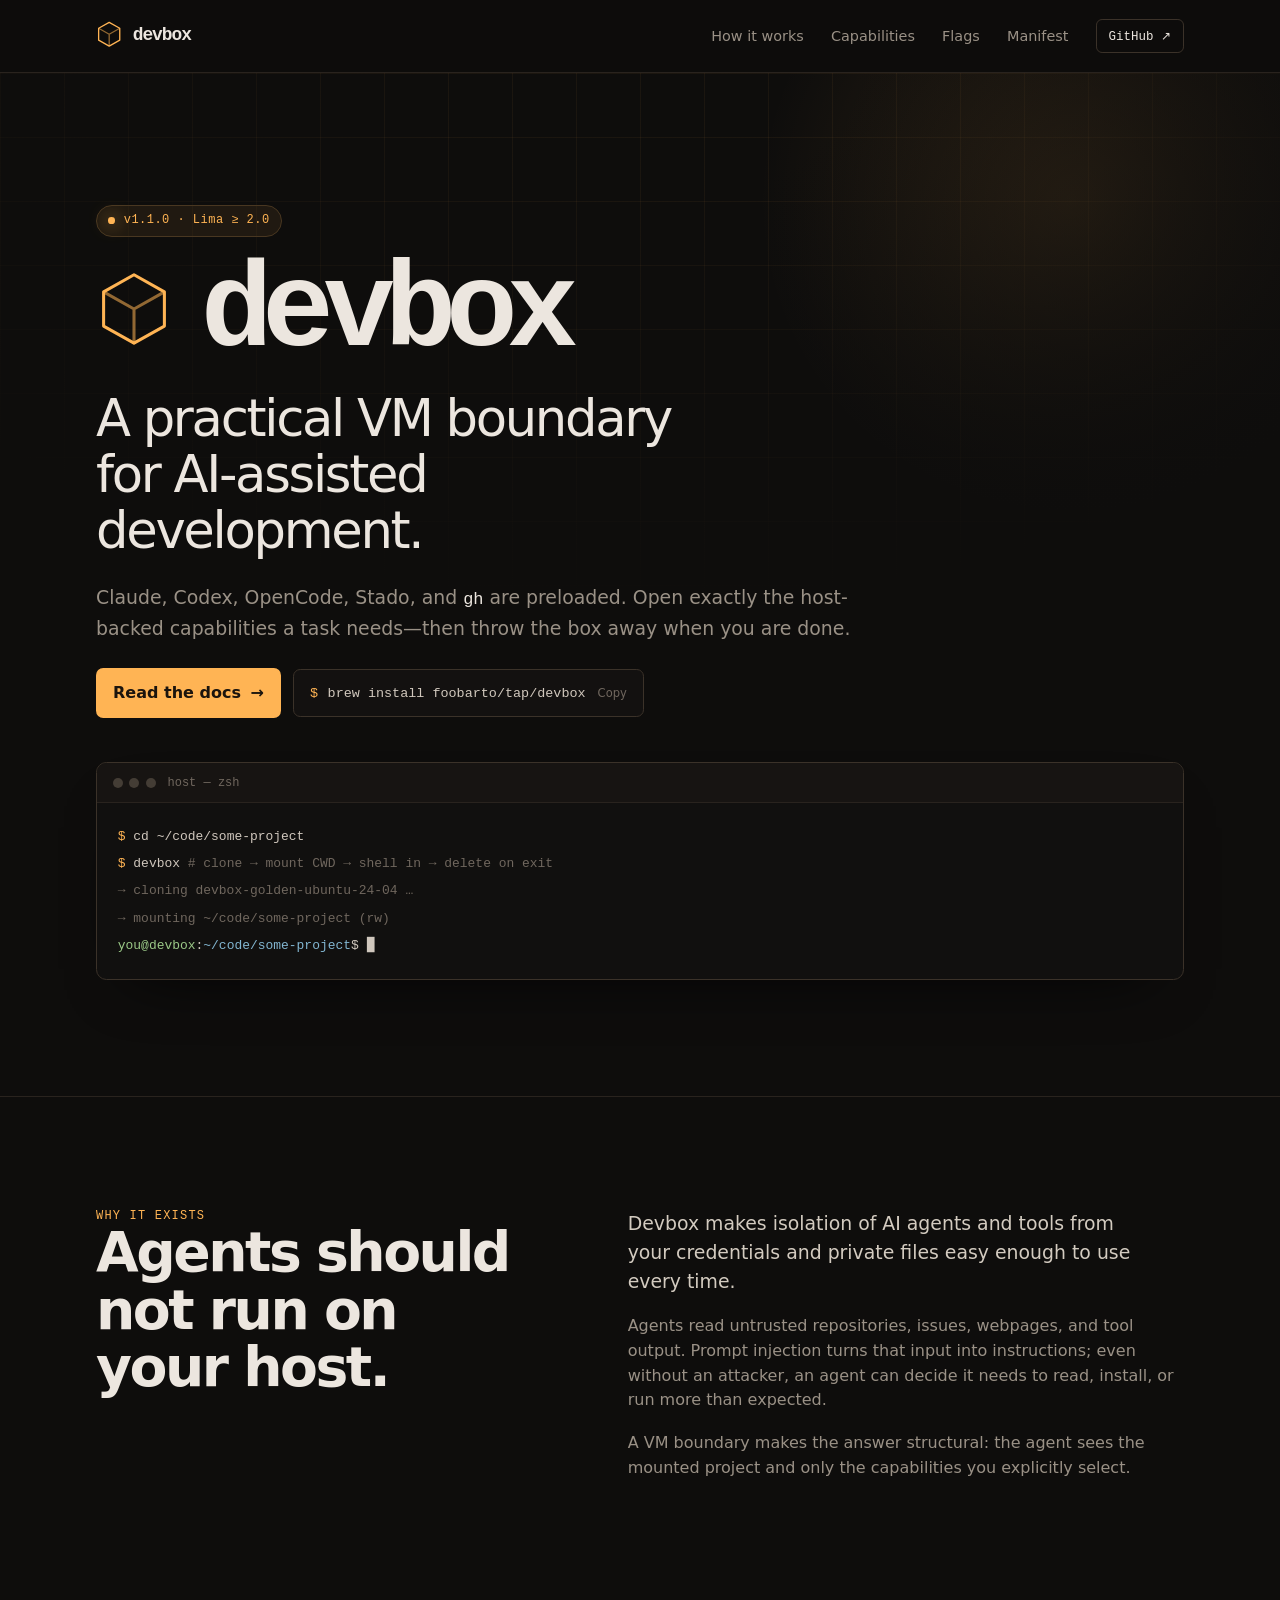
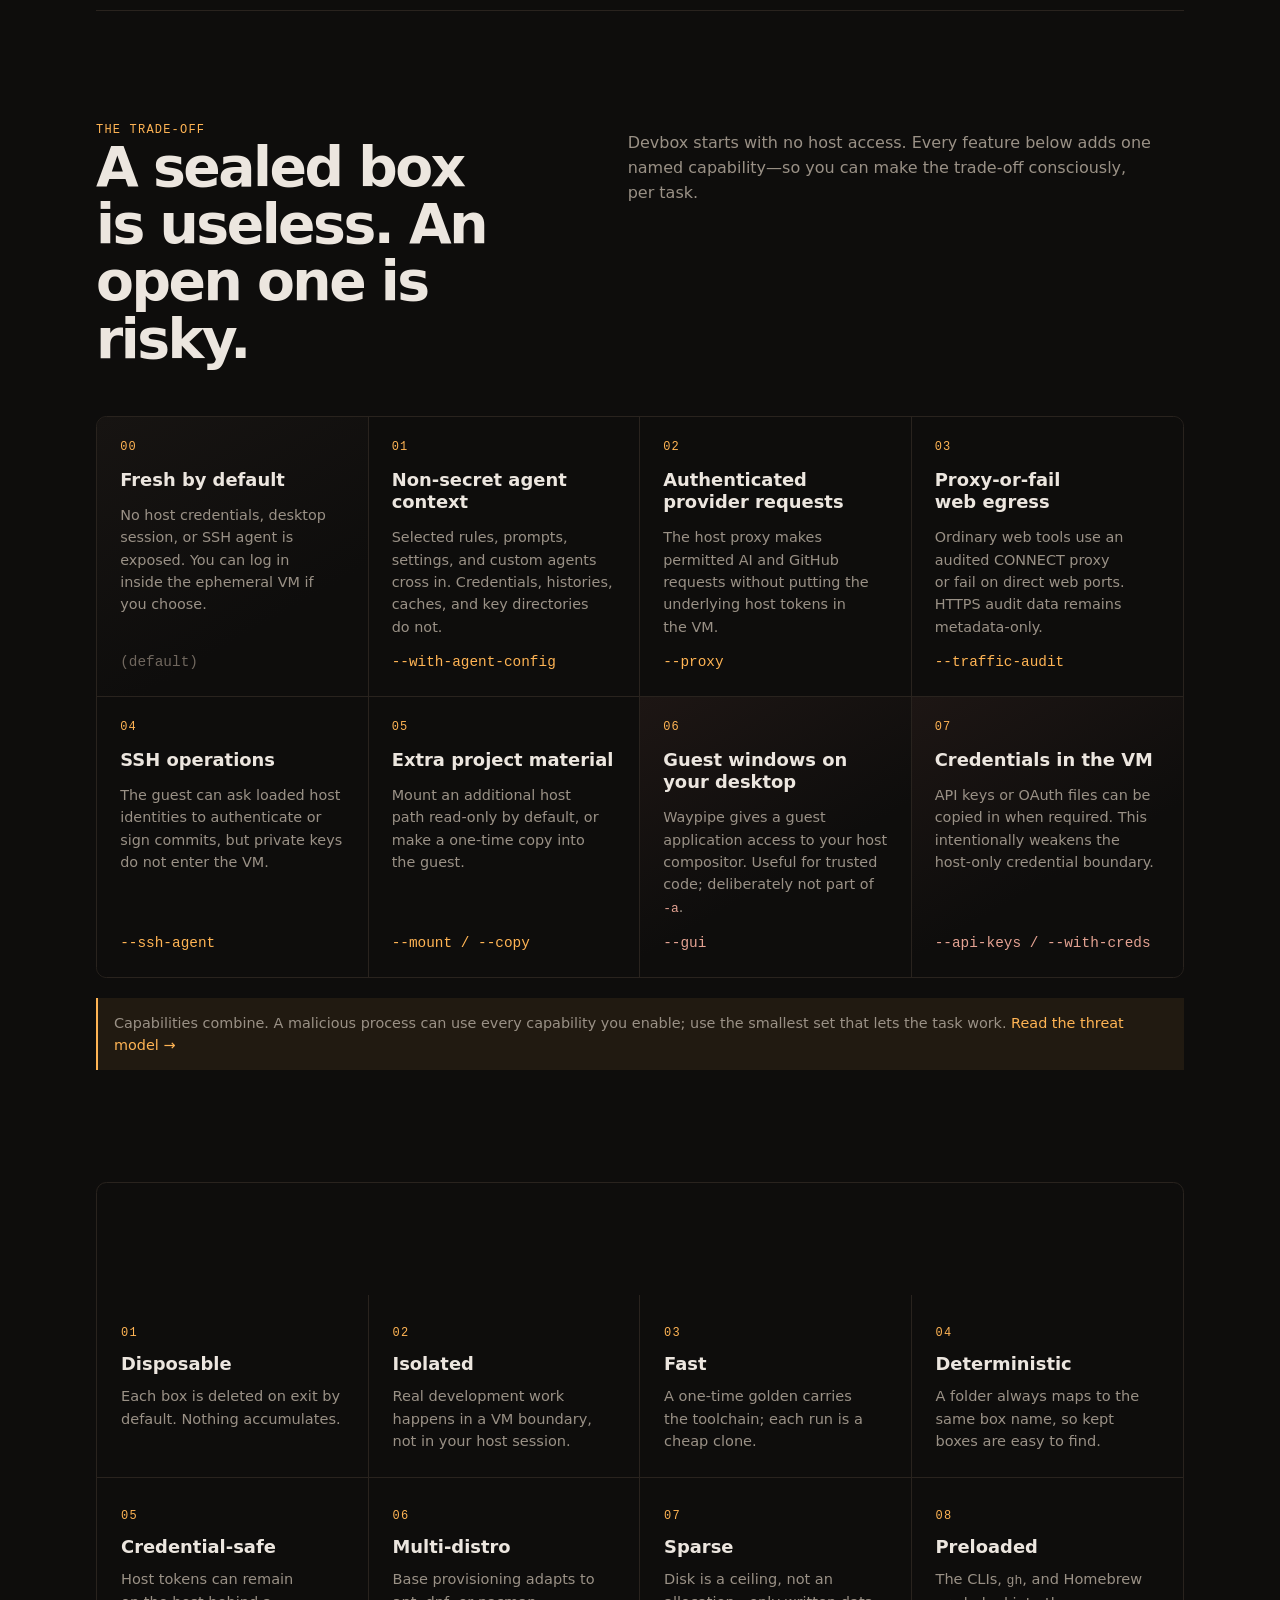
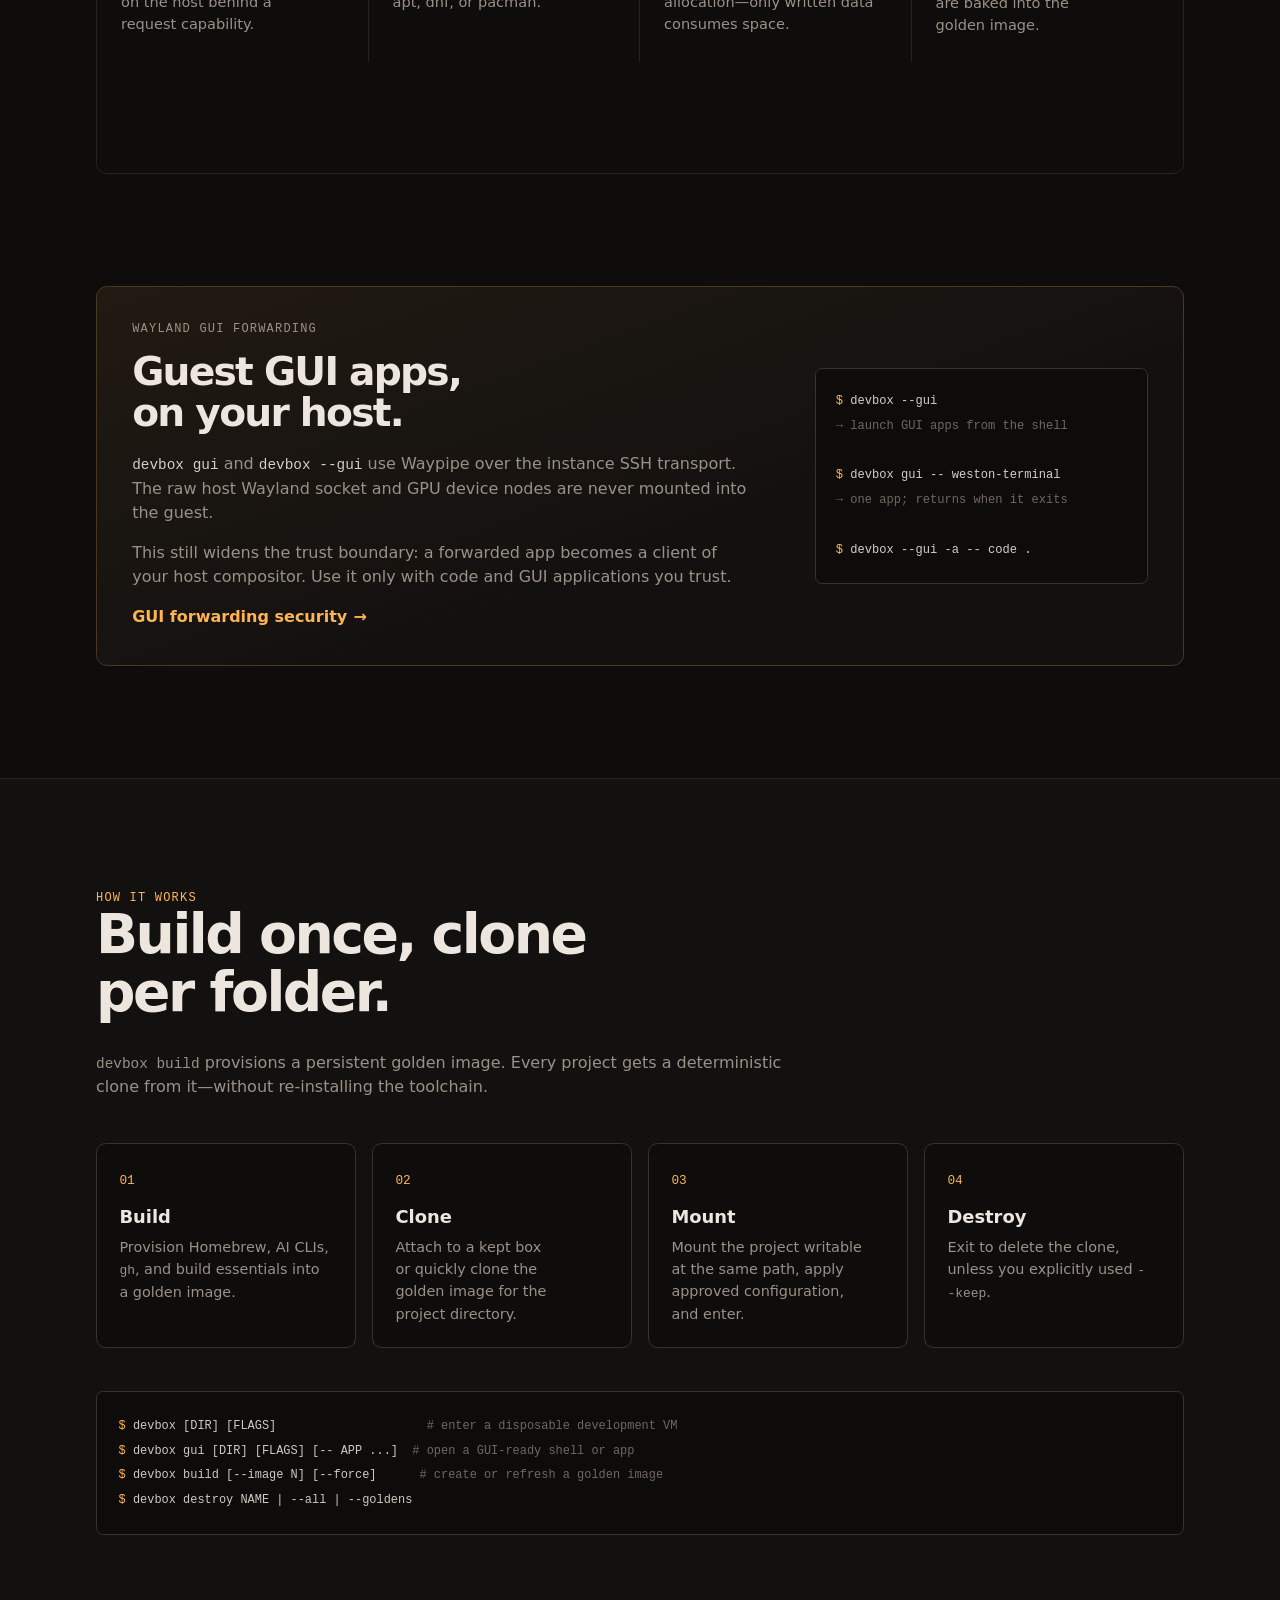
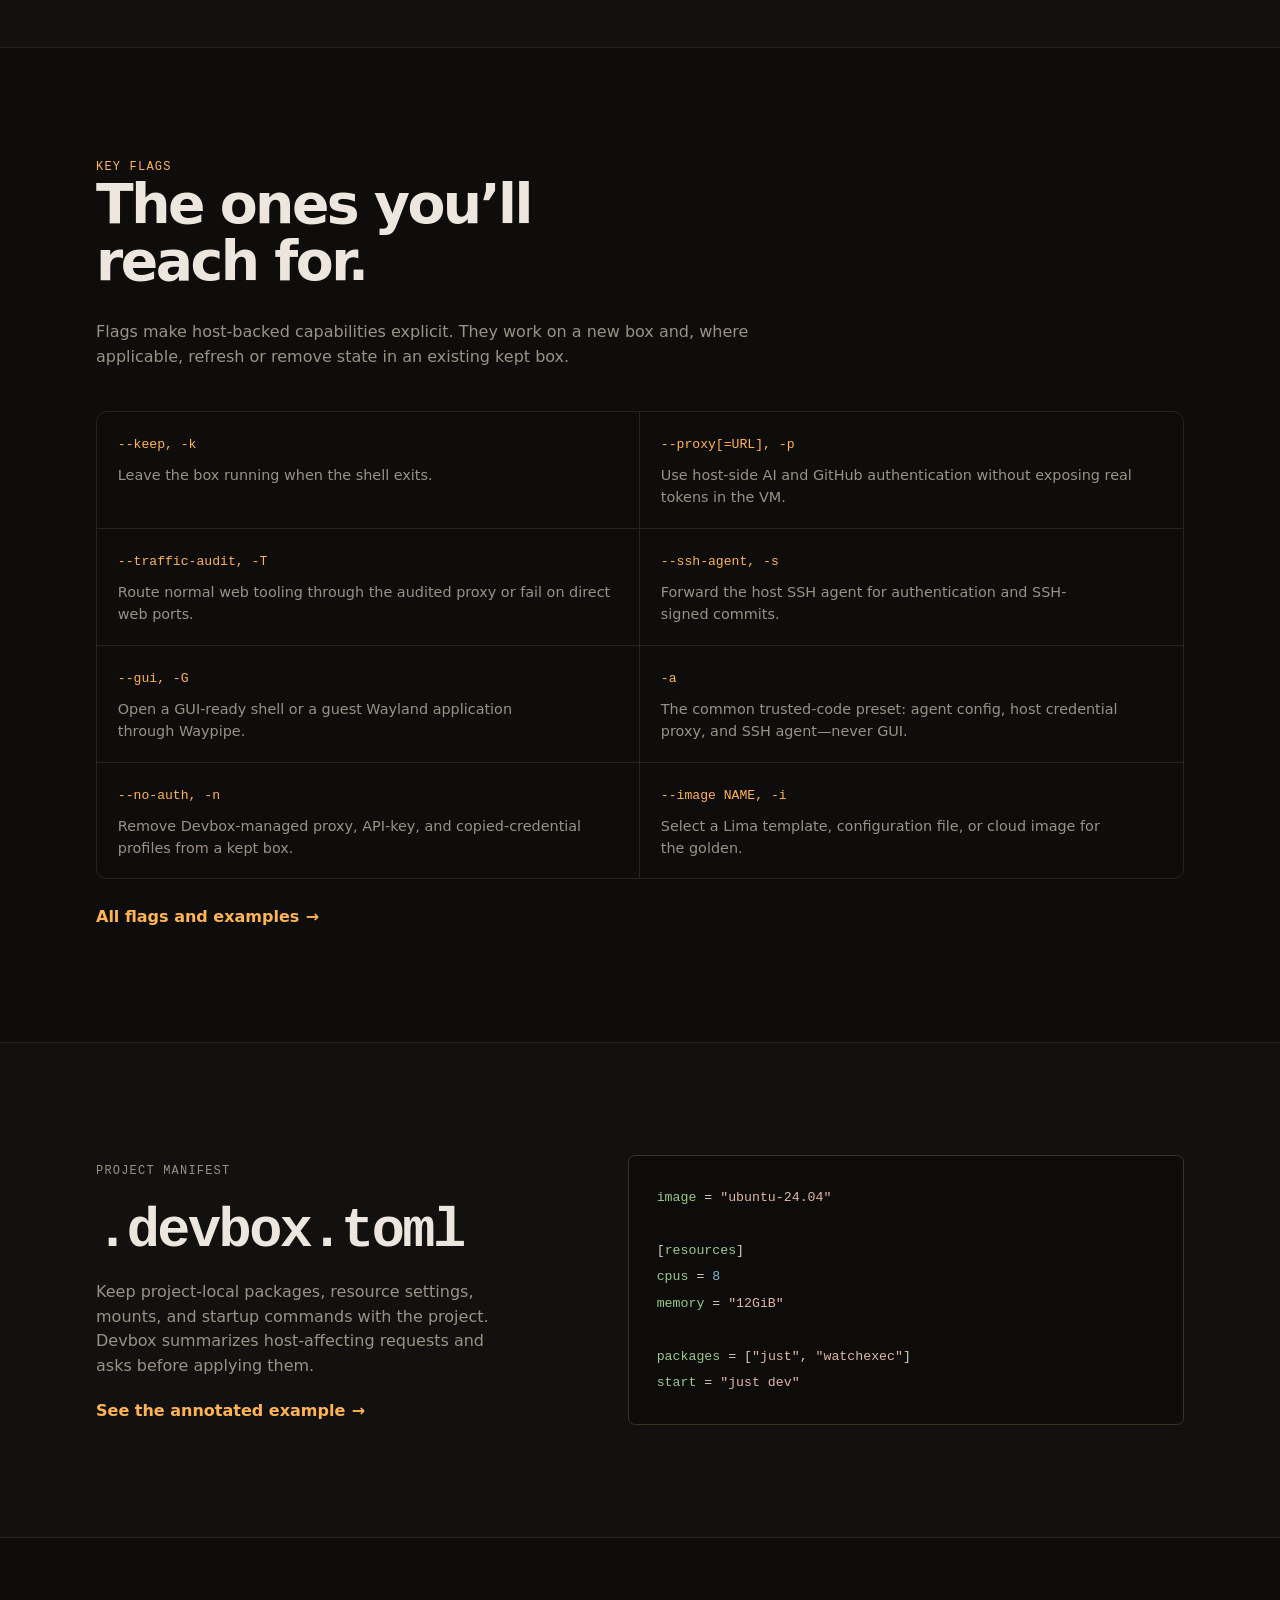
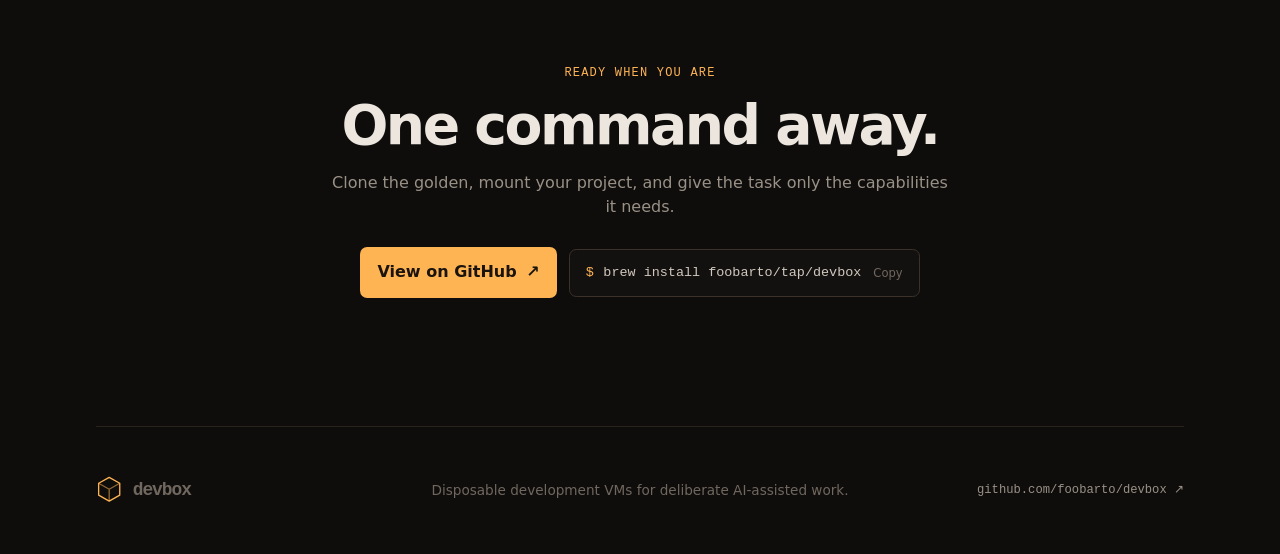
==== website/index.html @ e3f1a469 "feat(site): add Devbox GitHub Pages site" ====
<!doctype html>
<html lang="en">
  <head>
    <meta charset="utf-8">
    <meta name="viewport" content="width=device-width, initial-scale=1">
    <meta name="description" content="Disposable, CWD-mounted development VMs on Lima/QEMU, built for secure AI-assisted development.">
    <meta name="theme-color" content="#0e0d0c">
    <link rel="canonical" href="https://devbox.foobarto.me/">
    <link rel="icon" href="assets/favicon.svg" type="image/svg+xml">
    <meta property="og:title" content="devbox — agents should not run on your host">
    <meta property="og:description" content="Disposable, CWD-mounted development VMs with explicit, capability-based access to host services.">
    <meta property="og:type" content="website">
    <meta property="og:url" content="https://devbox.foobarto.me/">
    <title>devbox — disposable development VMs</title>
    <link rel="stylesheet" href="assets/site.css">
    <script defer src="assets/site.js"></script>
  </head>
  <body>
    <a class="skip-link" href="#main">Skip to content</a>
    <header class="site-header">
      <a class="brand" href="#top" aria-label="devbox home">
        <svg class="brand-mark" viewBox="0 0 60 66" aria-hidden="true">
          <path d="M30 3 54 16.5v27L30 57 6 43.5v-27L30 3Z"></path>
          <path d="m6 16.5 24 13.5 24-13.5M30 30v27"></path>
        </svg>
        <span>devbox</span>
      </a>
      <button class="menu-button" type="button" aria-expanded="false" aria-controls="site-nav">
        <span class="sr-only">Toggle navigation</span>
        <span></span><span></span>
      </button>
      <nav id="site-nav" class="site-nav" aria-label="Main navigation">
        <a href="#how">How it works</a>
        <a href="#capabilities">Capabilities</a>
        <a href="#flags">Flags</a>
        <a href="#manifest">Manifest</a>
        <a class="github-link" href="https://github.com/foobarto/devbox">GitHub <span aria-hidden="true">↗</span></a>
      </nav>
    </header>

    <main id="main">
      <section id="top" class="hero section-grid">
        <div class="hero-glow" aria-hidden="true"></div>
        <div class="shell hero-copy">
          <p class="eyebrow"><span class="status-dot" aria-hidden="true"></span> v1.1.0 · Lima ≥ 2.0</p>
          <div class="hero-title">
            <svg class="hero-mark" viewBox="0 0 60 66" aria-hidden="true">
              <path d="M30 3 54 16.5v27L30 57 6 43.5v-27L30 3Z"></path>
              <path d="m6 16.5 24 13.5 24-13.5M30 30v27"></path>
            </svg>
            <h1>devbox</h1>
          </div>
          <p class="hero-lede">A practical VM boundary for AI-assisted development.</p>
          <p class="hero-detail">Claude, Codex, OpenCode, Stado, and <code>gh</code> are preloaded. Open exactly the host-backed capabilities a task needs—then throw the box away when you are done.</p>
          <div class="hero-actions">
            <a class="button button-primary" href="https://github.com/foobarto/devbox#readme">Read the docs <span aria-hidden="true">→</span></a>
            <button class="install-command" type="button" data-copy="brew install foobarto/tap/devbox" aria-label="Copy installation command">
              <span aria-hidden="true">$</span> brew install foobarto/tap/devbox <span class="copy-label">Copy</span>
            </button>
          </div>
          <div class="terminal" aria-label="Example devbox session">
            <div class="terminal-bar"><span></span><span></span><span></span><small>host — zsh</small></div>
            <pre><code><span class="prompt">$</span> cd ~/code/some-project
<span class="prompt">$</span> devbox <span class="comment"># clone → mount CWD → shell in → delete on exit</span>
<span class="output">→ cloning devbox-golden-ubuntu-24-04 …</span>
<span class="output">→ mounting ~/code/some-project (rw)</span>
<span class="user">you@devbox</span>:<span class="path">~/code/some-project</span>$ <span class="cursor">▊</span></code></pre>
          </div>
        </div>
      </section>

      <section class="intro shell section">
        <div>
          <p class="eyebrow">WHY IT EXISTS</p>
          <h2>Agents should not run on your host.</h2>
        </div>
        <div class="prose">
          <p class="lead">Devbox makes isolation of AI agents and tools from your credentials and private files easy enough to use every time.</p>
          <p>Agents read untrusted repositories, issues, webpages, and tool output. Prompt injection turns that input into instructions; even without an attacker, an agent can decide it needs to read, install, or run more than expected.</p>
          <p>A VM boundary makes the answer structural: the agent sees the mounted project and only the capabilities you explicitly select.</p>
        </div>
      </section>

      <section id="capabilities" class="shell section section-capabilities">
        <div class="section-heading">
          <div>
            <p class="eyebrow">THE TRADE-OFF</p>
            <h2>A sealed box is useless. An open one is risky.</h2>
          </div>
          <p>Devbox starts with no host access. Every feature below adds one named capability—so you can make the trade-off consciously, per task.</p>
        </div>
        <div class="capability-grid">
          <article class="capability default">
            <p class="capability-number">00</p><h3>Fresh by default</h3>
            <p>No host credentials, desktop session, or SSH agent is exposed. You can log in inside the ephemeral VM if you choose.</p>
            <code>(default)</code>
          </article>
          <article class="capability">
            <p class="capability-number">01</p><h3>Non-secret agent context</h3>
            <p>Selected rules, prompts, settings, and custom agents cross in. Credentials, histories, caches, and key directories do not.</p>
            <code>--with-agent-config</code>
          </article>
          <article class="capability">
            <p class="capability-number">02</p><h3>Authenticated provider requests</h3>
            <p>The host proxy makes permitted AI and GitHub requests without putting the underlying host tokens in the VM.</p>
            <code>--proxy</code>
          </article>
          <article class="capability">
            <p class="capability-number">03</p><h3>Proxy-or-fail web egress</h3>
            <p>Ordinary web tools use an audited CONNECT proxy or fail on direct web ports. HTTPS audit data remains metadata-only.</p>
            <code>--traffic-audit</code>
          </article>
          <article class="capability">
            <p class="capability-number">04</p><h3>SSH operations</h3>
            <p>The guest can ask loaded host identities to authenticate or sign commits, but private keys do not enter the VM.</p>
            <code>--ssh-agent</code>
          </article>
          <article class="capability">
            <p class="capability-number">05</p><h3>Extra project material</h3>
            <p>Mount an additional host path read-only by default, or make a one-time copy into the guest.</p>
            <code>--mount / --copy</code>
          </article>
          <article class="capability warning">
            <p class="capability-number">06</p><h3>Guest windows on your desktop</h3>
            <p>Waypipe gives a guest application access to your host compositor. Useful for trusted code; deliberately not part of <code>-a</code>.</p>
            <code>--gui</code>
          </article>
          <article class="capability warning">
            <p class="capability-number">07</p><h3>Credentials in the VM</h3>
            <p>API keys or OAuth files can be copied in when required. This intentionally weakens the host-only credential boundary.</p>
            <code>--api-keys / --with-creds</code>
          </article>
        </div>
        <p class="security-note">Capabilities combine. A malicious process can use every capability you enable; use the smallest set that lets the task work. <a href="https://github.com/foobarto/devbox/blob/main/docs/agent-capabilities-security.md">Read the threat model <span aria-hidden="true">→</span></a></p>
      </section>

      <section class="shell value-grid section" aria-label="Devbox properties">
        <article><span>01</span><h3>Disposable</h3><p>Each box is deleted on exit by default. Nothing accumulates.</p></article>
        <article><span>02</span><h3>Isolated</h3><p>Real development work happens in a VM boundary, not in your host session.</p></article>
        <article><span>03</span><h3>Fast</h3><p>A one-time golden carries the toolchain; each run is a cheap clone.</p></article>
        <article><span>04</span><h3>Deterministic</h3><p>A folder always maps to the same box name, so kept boxes are easy to find.</p></article>
        <article><span>05</span><h3>Credential-safe</h3><p>Host tokens can remain on the host behind a request capability.</p></article>
        <article><span>06</span><h3>Multi-distro</h3><p>Base provisioning adapts to apt, dnf, or pacman.</p></article>
        <article><span>07</span><h3>Sparse</h3><p>Disk is a ceiling, not an allocation—only written data consumes space.</p></article>
        <article><span>08</span><h3>Preloaded</h3><p>The CLIs, <code>gh</code>, and Homebrew are baked into the golden image.</p></article>
      </section>

      <section class="shell feature-panel" aria-labelledby="gui-title">
        <div>
          <p class="eyebrow">WAYLAND GUI FORWARDING</p>
          <h2 id="gui-title">Guest GUI apps, on your host.</h2>
          <p><code>devbox gui</code> and <code>devbox --gui</code> use Waypipe over the instance SSH transport. The raw host Wayland socket and GPU device nodes are never mounted into the guest.</p>
          <p class="muted">This still widens the trust boundary: a forwarded app becomes a client of your host compositor. Use it only with code and GUI applications you trust.</p>
          <a class="text-link" href="https://github.com/foobarto/devbox/blob/main/docs/gui-security.md">GUI forwarding security <span aria-hidden="true">→</span></a>
        </div>
        <pre class="command-block"><code><span class="prompt">$</span> devbox --gui
<span class="comment">→ launch GUI apps from the shell</span>

<span class="prompt">$</span> devbox gui -- weston-terminal
<span class="comment">→ one app; returns when it exits</span>

<span class="prompt">$</span> devbox --gui -a -- code .</code></pre>
      </section>

      <section id="how" class="how section">
        <div class="shell">
          <div class="section-heading stacked">
            <div><p class="eyebrow">HOW IT WORKS</p><h2>Build once, clone per folder.</h2></div>
            <p><code>devbox build</code> provisions a persistent golden image. Every project gets a deterministic clone from it—without re-installing the toolchain.</p>
          </div>
          <ol class="steps">
            <li><span>01</span><h3>Build</h3><p>Provision Homebrew, AI CLIs, <code>gh</code>, and build essentials into a golden image.</p></li>
            <li><span>02</span><h3>Clone</h3><p>Attach to a kept box or quickly clone the golden image for the project directory.</p></li>
            <li><span>03</span><h3>Mount</h3><p>Mount the project writable at the same path, apply approved configuration, and enter.</p></li>
            <li><span>04</span><h3>Destroy</h3><p>Exit to delete the clone, unless you explicitly used <code>--keep</code>.</p></li>
          </ol>
          <pre class="usage-block"><code><span class="prompt">$</span> devbox [DIR] [FLAGS]                     <span class="comment"># enter a disposable development VM</span>
<span class="prompt">$</span> devbox gui [DIR] [FLAGS] [-- APP ...]  <span class="comment"># open a GUI-ready shell or app</span>
<span class="prompt">$</span> devbox build [--image N] [--force]      <span class="comment"># create or refresh a golden image</span>
<span class="prompt">$</span> devbox destroy NAME | --all | --goldens</code></pre>
        </div>
      </section>

      <section id="flags" class="shell section">
        <div class="section-heading stacked"><div><p class="eyebrow">KEY FLAGS</p><h2>The ones you’ll reach for.</h2></div><p>Flags make host-backed capabilities explicit. They work on a new box and, where applicable, refresh or remove state in an existing kept box.</p></div>
        <div class="flag-list">
          <article><code>--keep, -k</code><p>Leave the box running when the shell exits.</p></article>
          <article><code>--proxy[=URL], -p</code><p>Use host-side AI and GitHub authentication without exposing real tokens in the VM.</p></article>
          <article><code>--traffic-audit, -T</code><p>Route normal web tooling through the audited proxy or fail on direct web ports.</p></article>
          <article><code>--ssh-agent, -s</code><p>Forward the host SSH agent for authentication and SSH-signed commits.</p></article>
          <article><code>--gui, -G</code><p>Open a GUI-ready shell or a guest Wayland application through Waypipe.</p></article>
          <article><code>-a</code><p>The common trusted-code preset: agent config, host credential proxy, and SSH agent—never GUI.</p></article>
          <article><code>--no-auth, -n</code><p>Remove Devbox-managed proxy, API-key, and copied-credential profiles from a kept box.</p></article>
          <article><code>--image NAME, -i</code><p>Select a Lima template, configuration file, or cloud image for the golden.</p></article>
        </div>
        <a class="text-link" href="https://github.com/foobarto/devbox#usage">All flags and examples <span aria-hidden="true">→</span></a>
      </section>

      <section id="manifest" class="manifest section">
        <div class="shell manifest-layout">
          <div><p class="eyebrow">PROJECT MANIFEST</p><h2><code>.devbox.toml</code></h2><p>Keep project-local packages, resource settings, mounts, and startup commands with the project. Devbox summarizes host-affecting requests and asks before applying them.</p><a class="text-link" href="https://github.com/foobarto/devbox/blob/main/examples/.devbox.toml">See the annotated example <span aria-hidden="true">→</span></a></div>
          <pre class="toml"><code><span class="toml-key">image</span> = <span class="toml-string">"ubuntu-24.04"</span>

[<span class="toml-key">resources</span>]
<span class="toml-key">cpus</span> = <span class="toml-number">8</span>
<span class="toml-key">memory</span> = <span class="toml-string">"12GiB"</span>

<span class="toml-key">packages</span> = [<span class="toml-string">"just"</span>, <span class="toml-string">"watchexec"</span>]
<span class="toml-key">start</span> = <span class="toml-string">"just dev"</span></code></pre>
        </div>
      </section>

      <section class="cta">
        <div class="shell"><p class="eyebrow">READY WHEN YOU ARE</p><h2>One command away.</h2><p>Clone the golden, mount your project, and give the task only the capabilities it needs.</p><div class="hero-actions"><a class="button button-primary" href="https://github.com/foobarto/devbox">View on GitHub <span aria-hidden="true">↗</span></a><button class="install-command" type="button" data-copy="brew install foobarto/tap/devbox"><span aria-hidden="true">$</span> brew install foobarto/tap/devbox <span class="copy-label">Copy</span></button></div></div>
      </section>
    </main>

    <footer class="site-footer shell">
      <a class="brand" href="#top" aria-label="Back to top"><svg class="brand-mark" viewBox="0 0 60 66" aria-hidden="true"><path d="M30 3 54 16.5v27L30 57 6 43.5v-27L30 3Z"></path><path d="m6 16.5 24 13.5 24-13.5M30 30v27"></path></svg><span>devbox</span></a>
      <p>Disposable development VMs for deliberate AI-assisted work.</p>
      <a href="https://github.com/foobarto/devbox">github.com/foobarto/devbox <span aria-hidden="true">↗</span></a>
    </footer>
  </body>
</html>
---- website/assets/site.css ----
:root {
  color-scheme: dark;
  --bg: #0e0d0c;
  --surface: #131110;
  --surface-raised: #171412;
  --line: #29231e;
  --line-bright: #3b3229;
  --ink: #ece6df;
  --muted: #9a9186;
  --faint: #70675e;
  --accent: #ffb454;
  --accent-soft: rgb(255 180 84 / 0.08);
  --danger: #d98576;
  --sans: "Space Grotesk", ui-sans-serif, system-ui, -apple-system, BlinkMacSystemFont, "Segoe UI", sans-serif;
  --mono: "JetBrains Mono", "SFMono-Regular", Consolas, "Liberation Mono", monospace;
}

* { box-sizing: border-box; }
html { scroll-behavior: smooth; scroll-padding-top: 5.5rem; }
body { margin: 0; min-width: 20rem; background: var(--bg); color: var(--ink); font-family: var(--sans); line-height: 1.55; }
a { color: inherit; text-decoration: none; }
a:hover { color: var(--accent); }
button { font: inherit; }
code, pre { font-family: var(--mono); }
code { font-size: 0.9em; }

.skip-link { position: fixed; z-index: 100; top: 1rem; left: 1rem; transform: translateY(-200%); padding: 0.7rem 1rem; border-radius: 0.35rem; background: var(--accent); color: #19130c; font-weight: 700; }
.skip-link:focus { transform: none; }
.sr-only { position: absolute; width: 1px; height: 1px; overflow: hidden; clip: rect(0 0 0 0); white-space: nowrap; }
.shell { width: min(100% - 3rem, 68rem); margin: 0 auto; }
.section { padding-block: clamp(4.5rem, 9vw, 7rem); }
.section-grid { border-bottom: 1px solid var(--line); }
.eyebrow, .capability-number, .value-grid span { margin: 0; color: var(--accent); font: 500 0.75rem/1.3 var(--mono); letter-spacing: 0.1em; text-transform: uppercase; }
h1, h2, h3, p { text-wrap: pretty; }
h2 { max-width: 13ch; margin: 0; font-size: clamp(2.1rem, 5vw, 3.45rem); line-height: 1.04; letter-spacing: -0.045em; }
h3 { margin: 0; font-size: 1.12rem; line-height: 1.25; }
.muted { color: var(--faint); }
.text-link { display: inline-flex; gap: 0.4rem; align-items: center; color: var(--accent); font-weight: 600; }
.text-link:hover { color: #ffcf8f; }

.site-header { position: sticky; top: 0; z-index: 10; display: flex; align-items: center; justify-content: space-between; gap: 1.5rem; min-height: 4.55rem; padding: 0.75rem max(1.5rem, calc((100% - 68rem) / 2)); border-bottom: 1px solid var(--line); background: rgb(14 13 12 / 0.91); backdrop-filter: blur(0.75rem); }
.brand { display: inline-flex; flex: none; align-items: center; gap: 0.65rem; font: 700 1.12rem/1 var(--mono); letter-spacing: -0.06em; }
.brand:hover { color: var(--ink); }
.brand-mark { width: 1.65rem; height: 1.82rem; fill: none; stroke: var(--accent); stroke-linejoin: round; stroke-width: 3; }
.brand-mark path:last-child { opacity: 0.55; }
.site-nav { display: flex; align-items: center; gap: clamp(0.9rem, 2.6vw, 1.7rem); color: var(--muted); font-size: 0.9rem; }
.site-nav a { white-space: nowrap; }
.github-link { padding: 0.5rem 0.75rem; border: 1px solid var(--line-bright); border-radius: 0.38rem; color: var(--ink); font: 0.78rem var(--mono); }
.menu-button { display: none; border: 0; background: none; color: var(--ink); }

.hero { position: relative; overflow: hidden; isolation: isolate; padding: clamp(5rem, 13vw, 8.25rem) 0 clamp(5rem, 11vw, 7.25rem); background-image: linear-gradient(rgb(255 180 84 / 0.055) 1px, transparent 1px), linear-gradient(90deg, rgb(255 180 84 / 0.055) 1px, transparent 1px); background-size: 4rem 4rem; }
.hero::after { position: absolute; z-index: -1; inset: 0; background: radial-gradient(ellipse 105% 75% at 50% 0%, transparent 15%, var(--bg) 70%); content: ""; }
.hero-glow { position: absolute; z-index: -2; top: -13rem; right: -8rem; width: 42rem; height: 42rem; border-radius: 50%; background: radial-gradient(circle, rgb(255 180 84 / 0.13), transparent 66%); }
.hero-copy { display: grid; justify-items: start; gap: 1.55rem; animation: rise 0.7s ease both; }
.hero .eyebrow { display: inline-flex; align-items: center; gap: 0.55rem; padding: 0.45rem 0.7rem; border: 1px solid #493721; border-radius: 100vw; background: var(--accent-soft); letter-spacing: 0.04em; text-transform: none; }
.status-dot { width: 0.42rem; height: 0.42rem; border-radius: 50%; background: var(--accent); box-shadow: 0 0 1.1rem var(--accent); animation: blink 1.8s steps(1) infinite; }
.hero-title { display: flex; align-items: center; gap: clamp(1rem, 3vw, 1.8rem); }
.hero-mark { width: clamp(3.2rem, 7vw, 4.75rem); height: auto; fill: none; stroke: var(--accent); stroke-linejoin: round; stroke-width: 2.4; }
.hero-mark path:last-child { opacity: 0.55; }
h1 { margin: 0; font: 700 clamp(3.65rem, 12vw, 7.5rem) / 0.86 var(--mono); letter-spacing: -0.09em; }
.hero-lede { max-width: 19ch; margin: 0; font-size: clamp(1.9rem, 4.4vw, 3.2rem); line-height: 1.1; letter-spacing: -0.045em; }
.hero-detail { max-width: 49rem; margin: 0; color: var(--muted); font-size: clamp(1rem, 2vw, 1.18rem); }
.hero-detail code { color: var(--ink); }
.hero-actions { display: flex; flex-wrap: wrap; gap: 0.75rem; align-items: center; }
.button, .install-command { display: inline-flex; align-items: center; gap: 0.6rem; min-height: 3rem; padding: 0.75rem 1rem; border-radius: 0.45rem; border: 1px solid transparent; cursor: pointer; }
.button-primary { background: var(--accent); color: #1b140d; font-weight: 700; }
.button-primary:hover { background: #ffca80; color: #1b140d; }
.install-command { max-width: 100%; border-color: var(--line-bright); background: var(--surface); color: #d1c8bd; font: 0.84rem var(--mono); text-align: left; }
.install-command > span:first-child { color: var(--accent); }
.copy-label { margin-left: 0.15rem; color: var(--faint); font: 0.72rem var(--sans); }
.install-command:hover, .install-command:focus-visible { border-color: var(--accent); }
.terminal { width: 100%; margin-top: 1.2rem; overflow: hidden; border: 1px solid var(--line-bright); border-radius: 0.65rem; background: #11100f; box-shadow: 0 1.7rem 4rem -2.4rem #000; }
.terminal-bar { display: flex; align-items: center; gap: 0.4rem; min-height: 2.5rem; padding: 0 1rem; border-bottom: 1px solid var(--line); background: var(--surface-raised); }
.terminal-bar span { width: 0.62rem; height: 0.62rem; border-radius: 50%; background: #443d35; }
.terminal-bar small { margin-left: 0.35rem; color: var(--faint); font: 0.75rem var(--mono); }
pre { margin: 0; overflow-x: auto; }
.terminal pre { padding: 1.2rem 1.3rem; color: #d0c7bd; font-size: clamp(0.72rem, 1.8vw, 0.9rem); line-height: 1.9; }
.prompt { color: var(--accent); }.comment, .output { color: var(--faint); }.user { color: #9bc987; }.path { color: #82b6d1; }.cursor { animation: blink 1.1s steps(1) infinite; }

.intro, .section-heading, .manifest-layout { display: grid; grid-template-columns: minmax(0, 0.86fr) minmax(0, 1.14fr); gap: clamp(2.4rem, 9vw, 7rem); align-items: start; }
.prose { color: var(--muted); font-size: 1rem; }
.prose p { margin: 0 0 1.1rem; }.prose .lead { color: #d3cbc0; font-size: 1.18rem; }
.section-capabilities { border-top: 1px solid var(--line); }
.section-heading > p, .manifest-layout > div > p { max-width: 36rem; margin: 0.5rem 0 0; color: var(--muted); }
.section-heading.stacked { display: flex; flex-direction: column; gap: 1.35rem; }.section-heading.stacked > p { max-width: 44rem; }
.capability-grid { display: grid; grid-template-columns: repeat(4, 1fr); margin-top: 3rem; overflow: hidden; border: 1px solid var(--line); border-radius: 0.65rem; }
.capability { display: flex; min-height: 16rem; flex-direction: column; align-items: flex-start; gap: 0.8rem; padding: 1.45rem; border-right: 1px solid var(--line); border-bottom: 1px solid var(--line); background: var(--bg); }
.capability:nth-child(4n) { border-right: 0; }.capability:nth-last-child(-n + 4) { border-bottom: 0; }
.capability p:not(.capability-number) { margin: 0; color: var(--muted); font-size: 0.9rem; }.capability code { margin-top: auto; color: var(--accent); }
.capability.default { background: linear-gradient(150deg, var(--surface-raised), var(--bg) 70%); }.capability.default code { color: var(--faint); }.capability.warning { background: linear-gradient(150deg, rgb(217 133 118 / 0.075), var(--bg) 60%); }.capability.warning code { color: #e4a292; }
.security-note { margin: 1.25rem 0 0; padding: 0.85rem 1rem; border-left: 2px solid var(--accent); background: var(--accent-soft); color: var(--muted); font-size: 0.9rem; }
.security-note a { color: var(--accent); }

.value-grid { display: grid; grid-template-columns: repeat(4, 1fr); overflow: hidden; margin-bottom: clamp(4rem, 9vw, 7rem); border: 1px solid var(--line); border-radius: 0.65rem; }
.value-grid article { min-height: 11rem; padding: 1.5rem; border-right: 1px solid var(--line); border-bottom: 1px solid var(--line); }.value-grid article:nth-child(4n) { border-right: 0; }.value-grid article:nth-last-child(-n + 4) { border-bottom: 0; }.value-grid h3 { margin: 0.6rem 0; }.value-grid p { margin: 0; color: var(--muted); font-size: 0.91rem; }

.feature-panel { display: grid; grid-template-columns: minmax(0, 1.3fr) minmax(18rem, 0.7fr); gap: clamp(2rem, 6vw, 4rem); margin-bottom: clamp(4rem, 9vw, 7rem); padding: clamp(1.4rem, 4vw, 2.2rem); border: 1px solid #4b3822; border-radius: 0.7rem; background: linear-gradient(160deg, var(--accent-soft), var(--surface) 60%); }.feature-panel h2 { margin: 0.5rem 0 1.15rem; font-size: clamp(1.8rem, 4vw, 2.45rem); }.feature-panel p { margin: 0 0 0.9rem; color: var(--muted); }.feature-panel code { color: #d6cec3; }.command-block, .usage-block, .toml { border: 1px solid var(--line-bright); border-radius: 0.45rem; background: #0d0c0b; color: #d1c8bd; }.command-block { align-self: center; padding: 1.25rem; font-size: 0.84rem; line-height: 1.85; }

.how, .manifest { border-block: 1px solid var(--line); background: var(--surface); }.steps { display: grid; grid-template-columns: repeat(4, 1fr); gap: 1rem; margin: 2.7rem 0; padding: 0; list-style: none; }.steps li { padding: 1.4rem; border: 1px solid var(--line-bright); border-radius: 0.6rem; background: var(--bg); }.steps span { color: var(--accent); font: 0.8rem var(--mono); }.steps h3 { margin: 0.9rem 0 0.45rem; }.steps p { margin: 0; color: var(--muted); font-size: 0.9rem; }.usage-block { padding: 1.35rem; font-size: clamp(0.68rem, 1.6vw, 0.83rem); line-height: 1.85; }

.flag-list { display: grid; grid-template-columns: repeat(2, 1fr); gap: 0; margin: 2.6rem 0 1.6rem; overflow: hidden; border: 1px solid var(--line); border-radius: 0.65rem; }.flag-list article { padding: 1.2rem 1.3rem; border-right: 1px solid var(--line); border-bottom: 1px solid var(--line); }.flag-list article:nth-child(even) { border-right: 0; }.flag-list article:nth-last-child(-n + 2) { border-bottom: 0; }.flag-list code { color: var(--accent); font-size: 0.82rem; }.flag-list p { margin: 0.5rem 0 0; color: var(--muted); font-size: 0.9rem; }

.manifest-layout { align-items: center; }.manifest-layout h2 { margin: 0.5rem 0 1.2rem; }.manifest-layout h2 code { color: var(--ink); font-size: inherit; }.manifest-layout > div > p { max-width: 31rem; margin-bottom: 1.25rem; }.toml { padding: clamp(1.2rem, 3vw, 1.75rem); color: #d6cec3; font-size: clamp(0.76rem, 1.7vw, 0.92rem); line-height: 1.8; }.toml-key { color: #9bc987; }.toml-string { color: #e1b6a5; }.toml-number { color: #82b6d1; }

.cta { padding-block: clamp(5rem, 11vw, 8rem); text-align: center; }.cta .shell { display: grid; justify-items: center; gap: 1rem; }.cta h2 { max-width: none; }.cta p:not(.eyebrow) { max-width: 39rem; margin: 0; color: var(--muted); }.cta .hero-actions { justify-content: center; margin-top: 0.7rem; }
.site-footer { display: grid; grid-template-columns: 1fr auto 1fr; align-items: center; gap: 1rem; min-height: 8rem; padding-block: 2rem; border-top: 1px solid var(--line); color: var(--faint); font-size: 0.85rem; }.site-footer p { margin: 0; text-align: center; }.site-footer > a:last-child { justify-self: end; color: var(--muted); font-family: var(--mono); font-size: 0.76rem; }

@keyframes blink { 0%, 49% { opacity: 1; } 50%, 100% { opacity: 0; } }
@keyframes rise { from { opacity: 0; transform: translateY(0.7rem); } to { opacity: 1; transform: none; } }
@media (max-width: 55rem) { .capability-grid, .value-grid { grid-template-columns: repeat(2, 1fr); }.capability { min-height: 13.5rem; }.capability:nth-child(4n) { border-right: 1px solid var(--line); }.capability:nth-child(2n) { border-right: 0; }.capability:nth-last-child(-n + 4) { border-bottom: 1px solid var(--line); }.capability:nth-last-child(-n + 2) { border-bottom: 0; }.value-grid article:nth-child(4n) { border-right: 1px solid var(--line); }.value-grid article:nth-child(2n) { border-right: 0; }.value-grid article:nth-last-child(-n + 4) { border-bottom: 1px solid var(--line); }.value-grid article:nth-last-child(-n + 2) { border-bottom: 0; }.steps { grid-template-columns: repeat(2, 1fr); }.feature-panel { grid-template-columns: 1fr; } }
@media (max-width: 43rem) { .shell { width: min(100% - 2rem, 68rem); }.site-header { min-height: 4.1rem; padding-inline: 1rem; }.menu-button { display: grid; gap: 0.3rem; width: 2.35rem; height: 2.35rem; place-content: center; border: 1px solid var(--line-bright); border-radius: 0.35rem; }.menu-button span:not(.sr-only) { display: block; width: 1rem; height: 1px; background: var(--ink); transition: transform 0.2s ease; }.menu-button[aria-expanded="true"] span:nth-child(2) { transform: translateY(0.2rem) rotate(45deg); }.menu-button[aria-expanded="true"] span:nth-child(3) { transform: translateY(-0.2rem) rotate(-45deg); }.site-nav { position: absolute; top: 100%; right: 0; left: 0; display: none; flex-direction: column; align-items: stretch; gap: 0; padding: 0.5rem 1rem 1rem; border-bottom: 1px solid var(--line); background: var(--surface-raised); }.site-nav.is-open { display: flex; }.site-nav a { padding: 0.75rem 0.5rem; }.github-link { margin-top: 0.35rem; text-align: center; }.hero { padding-block: 5rem; background-size: 3rem 3rem; }.hero-title { gap: 0.9rem; }.intro, .section-heading, .manifest-layout { grid-template-columns: 1fr; gap: 1.6rem; }.section-heading > p { margin-top: 0; }.capability-grid, .value-grid, .flag-list, .steps { grid-template-columns: 1fr; }.capability, .capability:nth-child(n), .value-grid article, .value-grid article:nth-child(n), .flag-list article, .flag-list article:nth-child(n) { border-right: 0; border-bottom: 1px solid var(--line); }.capability:last-child, .value-grid article:last-child, .flag-list article:last-child { border-bottom: 0; }.value-grid { margin-bottom: 4rem; }.install-command { width: 100%; overflow: hidden; white-space: nowrap; text-overflow: ellipsis; }.copy-label { margin-left: auto; }.site-footer { grid-template-columns: 1fr; justify-items: center; text-align: center; }.site-footer > a:last-child { justify-self: center; }.hero-actions { width: 100%; }.button { justify-content: center; width: 100%; }.feature-panel { margin-inline: 0; }.usage-block { padding: 1rem; } }
@media (prefers-reduced-motion: reduce) { *, *::before, *::after { scroll-behavior: auto !important; animation-duration: 0.01ms !important; animation-iteration-count: 1 !important; transition-duration: 0.01ms !important; } }
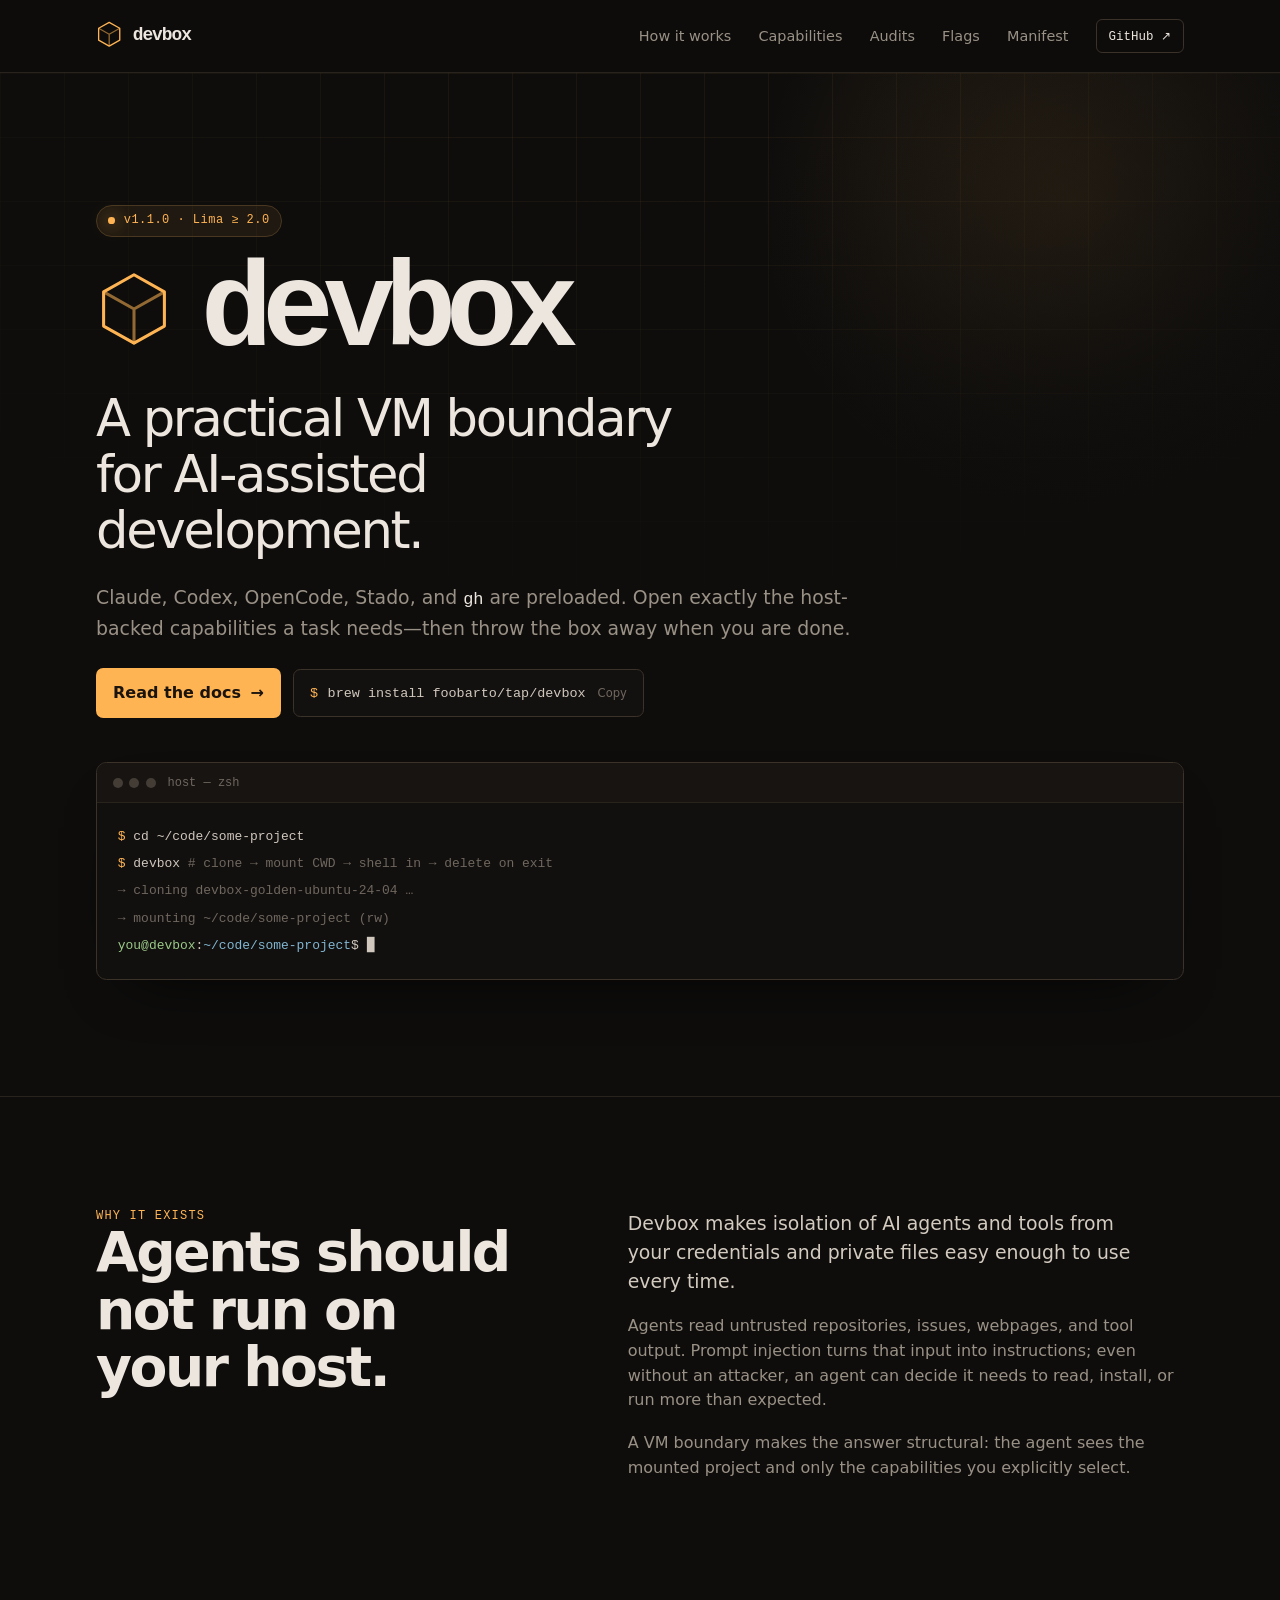
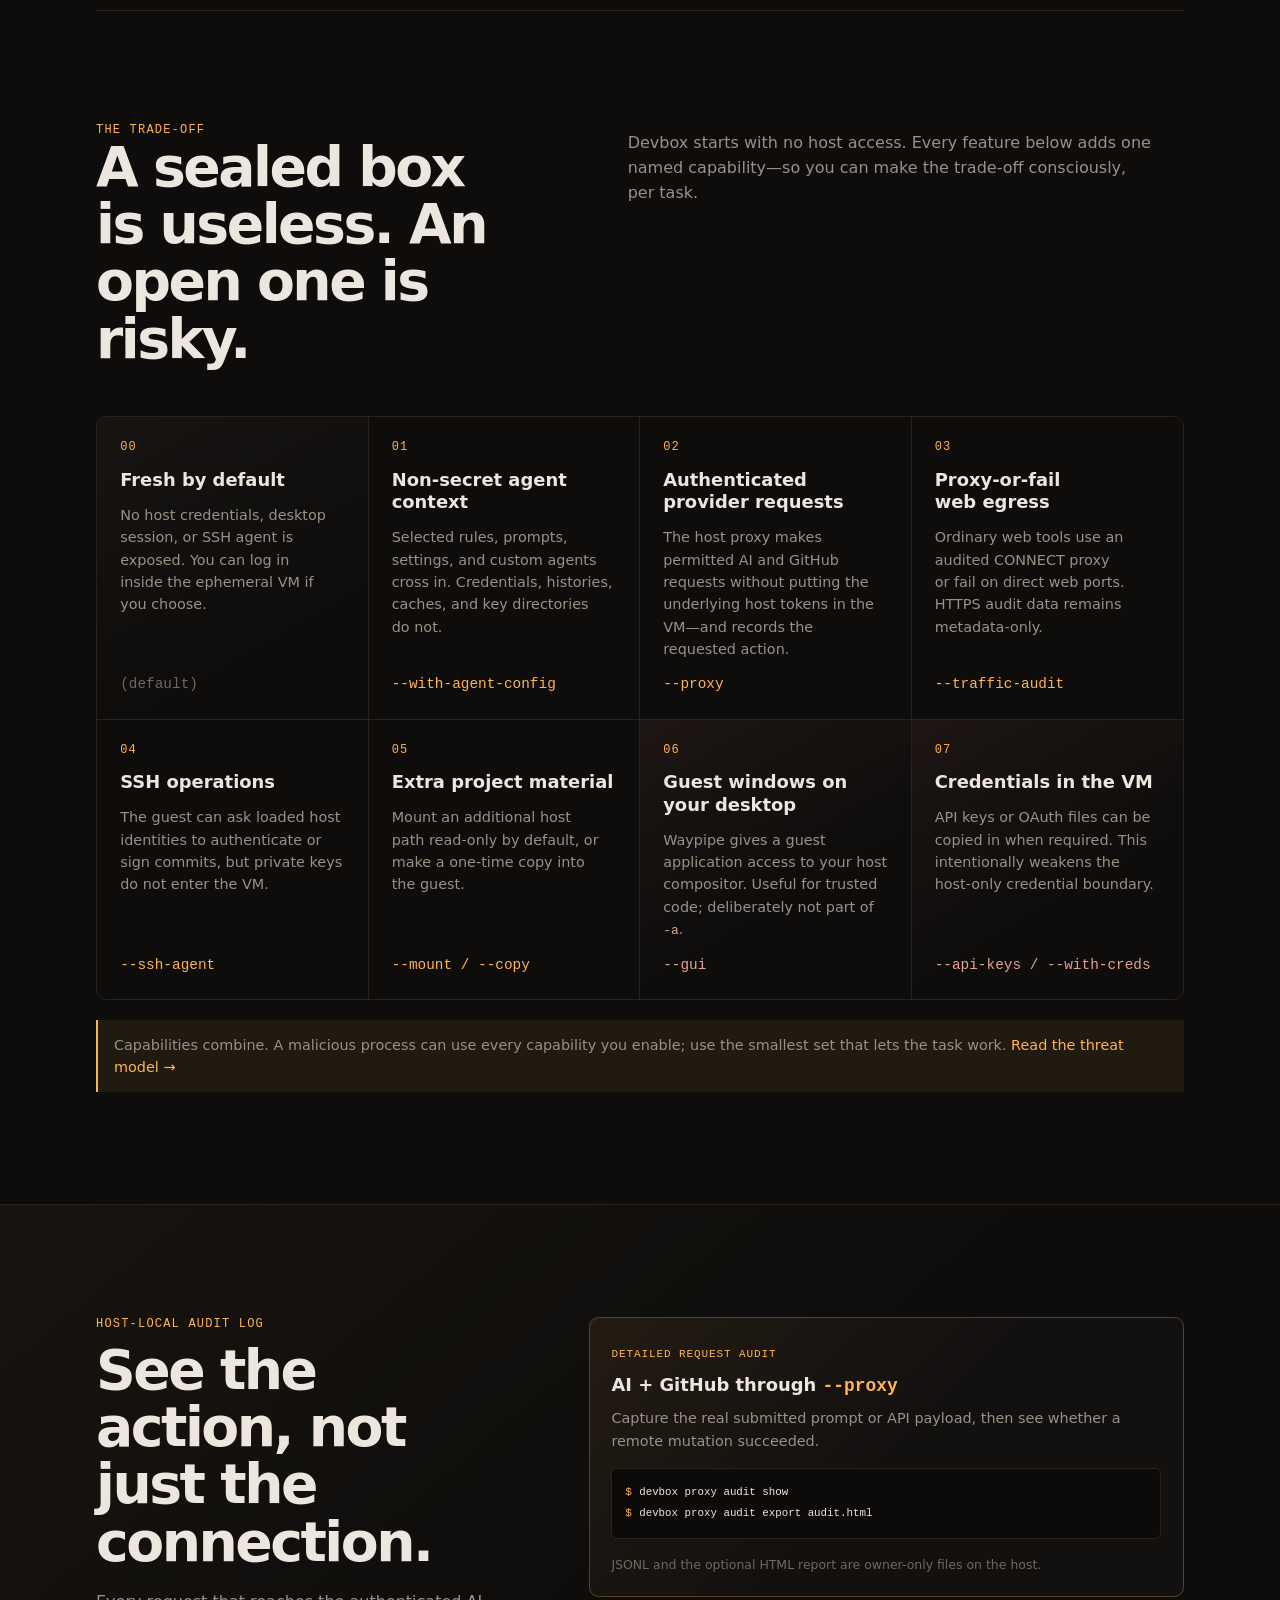
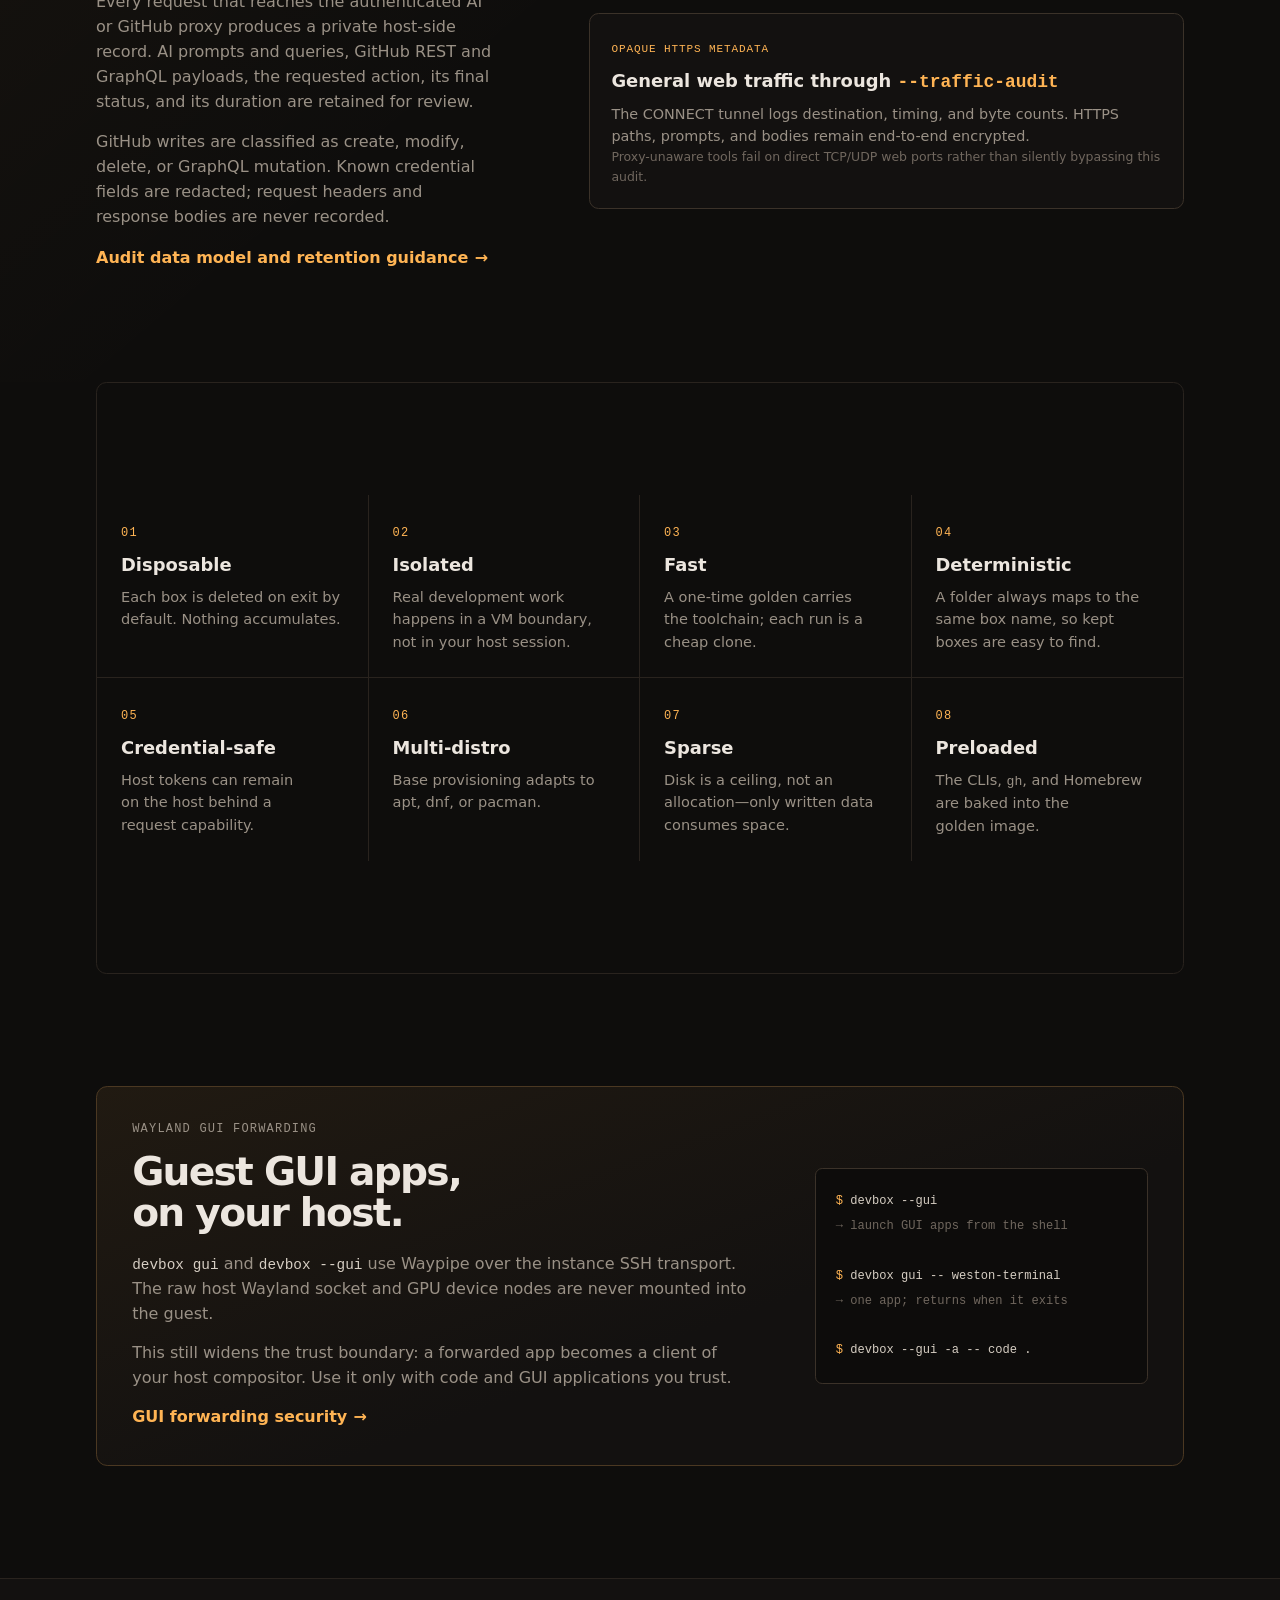
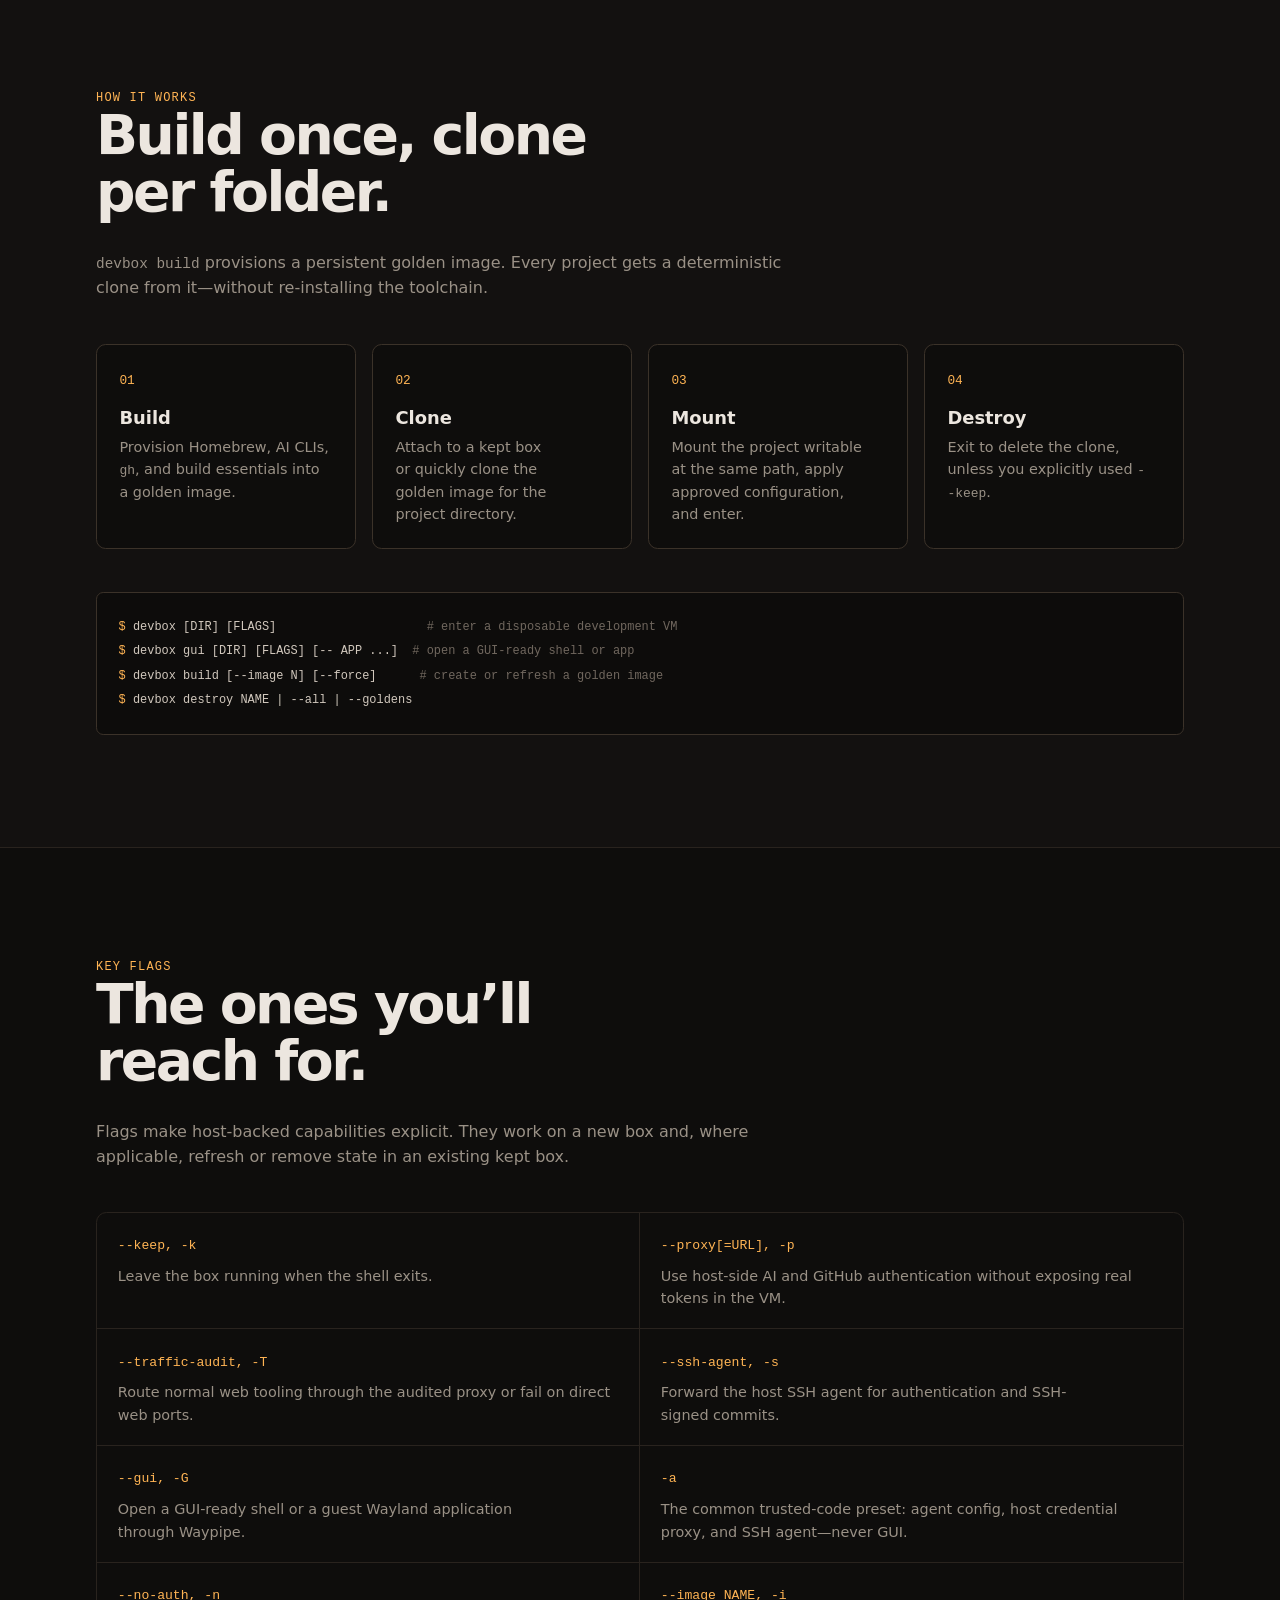
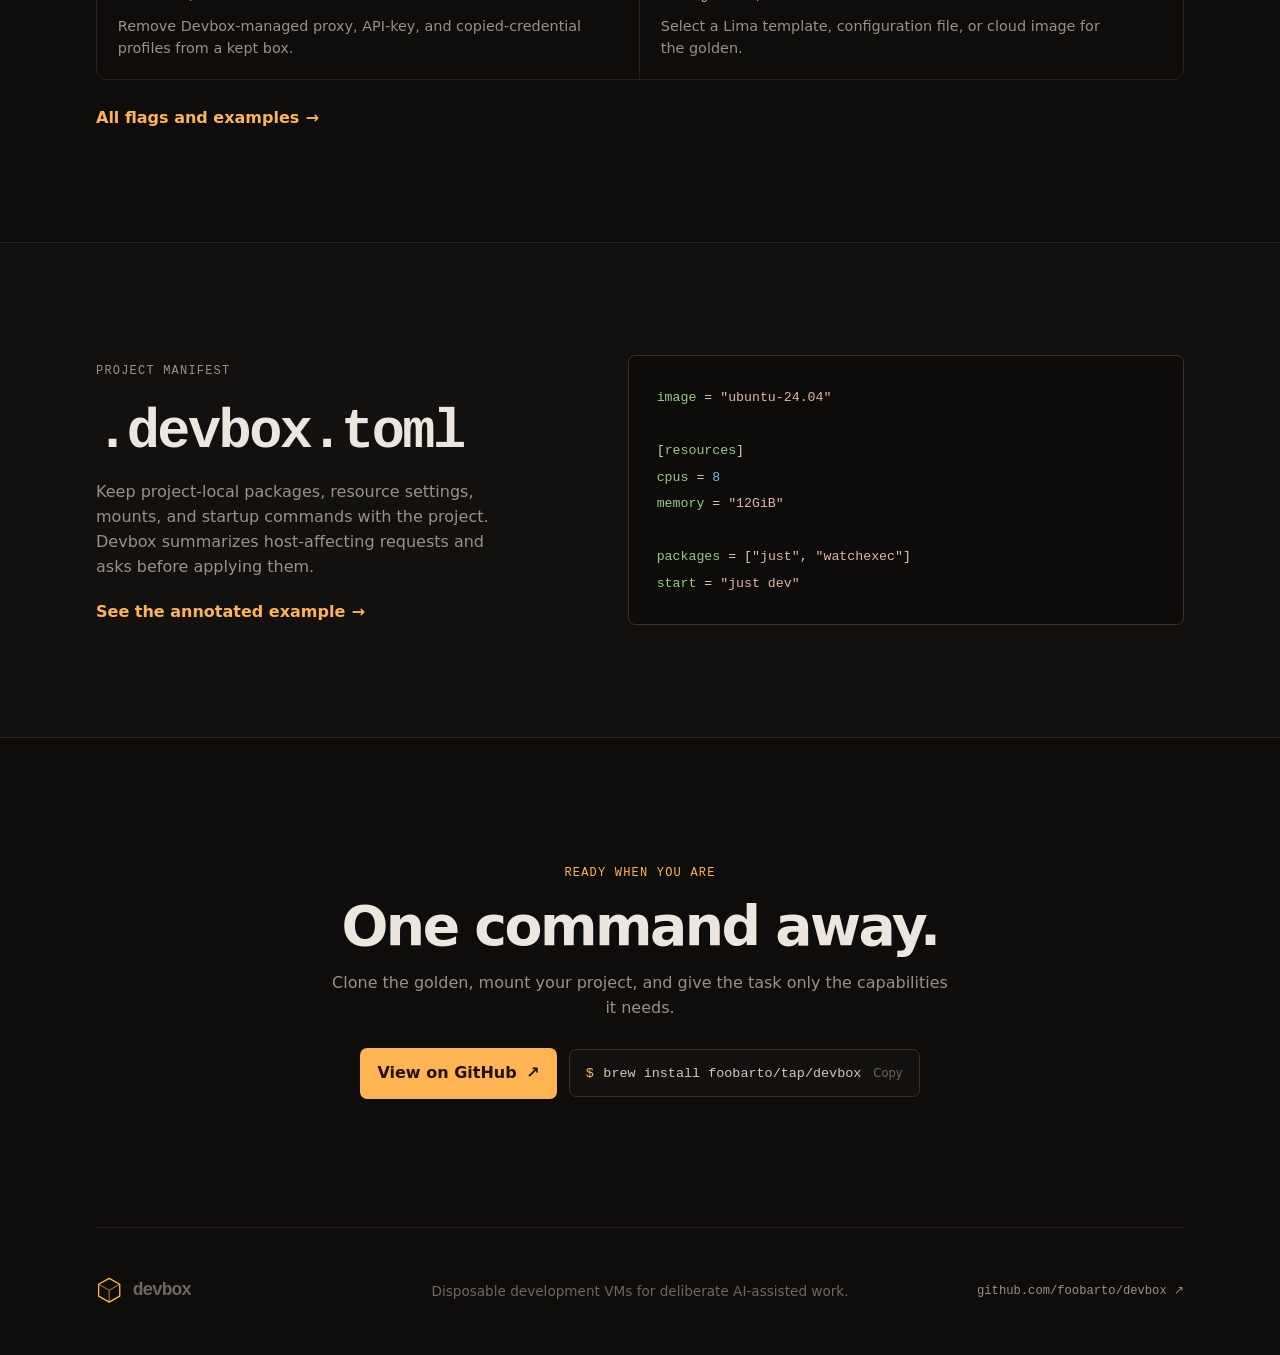
==== commit c0c94e79: "docs(site): explain proxy audit capabilities" ====
--- a/website/index.html
+++ b/website/index.html
@@ -32,6 +32,7 @@
       <nav id="site-nav" class="site-nav" aria-label="Main navigation">
         <a href="#how">How it works</a>
         <a href="#capabilities">Capabilities</a>
+        <a href="#audit">Audits</a>
         <a href="#flags">Flags</a>
         <a href="#manifest">Manifest</a>
         <a class="github-link" href="https://github.com/foobarto/devbox">GitHub <span aria-hidden="true">↗</span></a>
@@ -102,7 +103,7 @@
           </article>
           <article class="capability">
             <p class="capability-number">02</p><h3>Authenticated provider requests</h3>
-            <p>The host proxy makes permitted AI and GitHub requests without putting the underlying host tokens in the VM.</p>
+            <p>The host proxy makes permitted AI and GitHub requests without putting the underlying host tokens in the VM—and records the requested action.</p>
             <code>--proxy</code>
           </article>
           <article class="capability">
@@ -132,6 +133,34 @@
           </article>
         </div>
         <p class="security-note">Capabilities combine. A malicious process can use every capability you enable; use the smallest set that lets the task work. <a href="https://github.com/foobarto/devbox/blob/main/docs/agent-capabilities-security.md">Read the threat model <span aria-hidden="true">→</span></a></p>
+      </section>
+
+      <section id="audit" class="audit section">
+        <div class="shell audit-layout">
+          <div class="audit-copy">
+            <p class="eyebrow">HOST-LOCAL AUDIT LOG</p>
+            <h2>See the action, not just the connection.</h2>
+            <p>Every request that reaches the authenticated AI or GitHub proxy produces a private host-side record. AI prompts and queries, GitHub REST and GraphQL payloads, the requested action, its final status, and its duration are retained for review.</p>
+            <p>GitHub writes are classified as create, modify, delete, or GraphQL mutation. Known credential fields are redacted; request headers and response bodies are never recorded.</p>
+            <a class="text-link" href="https://github.com/foobarto/devbox/blob/main/docs/proxy-audit.md">Audit data model and retention guidance <span aria-hidden="true">→</span></a>
+          </div>
+          <div class="audit-cards">
+            <article>
+              <span>DETAILED REQUEST AUDIT</span>
+              <h3>AI + GitHub through <code>--proxy</code></h3>
+              <p>Capture the real submitted prompt or API payload, then see whether a remote mutation succeeded.</p>
+              <pre><code><span class="prompt">$</span> devbox proxy audit show
+<span class="prompt">$</span> devbox proxy audit export audit.html</code></pre>
+              <small>JSONL and the optional HTML report are owner-only files on the host.</small>
+            </article>
+            <article>
+              <span>OPAQUE HTTPS METADATA</span>
+              <h3>General web traffic through <code>--traffic-audit</code></h3>
+              <p>The CONNECT tunnel logs destination, timing, and byte counts. HTTPS paths, prompts, and bodies remain end-to-end encrypted.</p>
+              <small>Proxy-unaware tools fail on direct TCP/UDP web ports rather than silently bypassing this audit.</small>
+            </article>
+          </div>
+        </div>
       </section>
 
       <section class="shell value-grid section" aria-label="Devbox properties">
--- a/website/assets/site.css
+++ b/website/assets/site.css
@@ -91,6 +91,8 @@
 .security-note { margin: 1.25rem 0 0; padding: 0.85rem 1rem; border-left: 2px solid var(--accent); background: var(--accent-soft); color: var(--muted); font-size: 0.9rem; }
 .security-note a { color: var(--accent); }
 
+.audit { border-top: 1px solid var(--line); background: linear-gradient(140deg, rgb(255 180 84 / 0.045), transparent 48%); }.audit-layout { display: grid; grid-template-columns: minmax(0, 0.8fr) minmax(0, 1.2fr); gap: clamp(2.4rem, 8vw, 6rem); align-items: start; }.audit-copy h2 { margin: 0.55rem 0 1.2rem; }.audit-copy > p:not(.eyebrow) { margin: 0 0 1rem; color: var(--muted); }.audit-cards { display: grid; gap: 1rem; }.audit-cards article { padding: 1.35rem; border: 1px solid var(--line-bright); border-radius: 0.6rem; background: var(--surface); }.audit-cards article:first-child { border-color: #5a4227; background: linear-gradient(135deg, var(--accent-soft), var(--surface) 50%); }.audit-cards span { color: var(--accent); font: 0.69rem var(--mono); letter-spacing: 0.08em; }.audit-cards h3 { margin: 0.6rem 0; }.audit-cards h3 code { color: var(--accent); font-size: inherit; }.audit-cards p { margin: 0; color: var(--muted); font-size: 0.9rem; }.audit-cards pre { margin: 1rem 0; padding: 0.8rem; border: 1px solid var(--line); border-radius: 0.35rem; background: #0c0b0a; font-size: 0.75rem; line-height: 1.8; }.audit-cards small { display: block; color: var(--faint); font-size: 0.78rem; }
+
 .value-grid { display: grid; grid-template-columns: repeat(4, 1fr); overflow: hidden; margin-bottom: clamp(4rem, 9vw, 7rem); border: 1px solid var(--line); border-radius: 0.65rem; }
 .value-grid article { min-height: 11rem; padding: 1.5rem; border-right: 1px solid var(--line); border-bottom: 1px solid var(--line); }.value-grid article:nth-child(4n) { border-right: 0; }.value-grid article:nth-last-child(-n + 4) { border-bottom: 0; }.value-grid h3 { margin: 0.6rem 0; }.value-grid p { margin: 0; color: var(--muted); font-size: 0.91rem; }
 
@@ -107,6 +109,6 @@
 
 @keyframes blink { 0%, 49% { opacity: 1; } 50%, 100% { opacity: 0; } }
 @keyframes rise { from { opacity: 0; transform: translateY(0.7rem); } to { opacity: 1; transform: none; } }
-@media (max-width: 55rem) { .capability-grid, .value-grid { grid-template-columns: repeat(2, 1fr); }.capability { min-height: 13.5rem; }.capability:nth-child(4n) { border-right: 1px solid var(--line); }.capability:nth-child(2n) { border-right: 0; }.capability:nth-last-child(-n + 4) { border-bottom: 1px solid var(--line); }.capability:nth-last-child(-n + 2) { border-bottom: 0; }.value-grid article:nth-child(4n) { border-right: 1px solid var(--line); }.value-grid article:nth-child(2n) { border-right: 0; }.value-grid article:nth-last-child(-n + 4) { border-bottom: 1px solid var(--line); }.value-grid article:nth-last-child(-n + 2) { border-bottom: 0; }.steps { grid-template-columns: repeat(2, 1fr); }.feature-panel { grid-template-columns: 1fr; } }
+@media (max-width: 55rem) { .capability-grid, .value-grid { grid-template-columns: repeat(2, 1fr); }.capability { min-height: 13.5rem; }.capability:nth-child(4n) { border-right: 1px solid var(--line); }.capability:nth-child(2n) { border-right: 0; }.capability:nth-last-child(-n + 4) { border-bottom: 1px solid var(--line); }.capability:nth-last-child(-n + 2) { border-bottom: 0; }.value-grid article:nth-child(4n) { border-right: 1px solid var(--line); }.value-grid article:nth-child(2n) { border-right: 0; }.value-grid article:nth-last-child(-n + 4) { border-bottom: 1px solid var(--line); }.value-grid article:nth-last-child(-n + 2) { border-bottom: 0; }.steps { grid-template-columns: repeat(2, 1fr); }.feature-panel, .audit-layout { grid-template-columns: 1fr; } }
 @media (max-width: 43rem) { .shell { width: min(100% - 2rem, 68rem); }.site-header { min-height: 4.1rem; padding-inline: 1rem; }.menu-button { display: grid; gap: 0.3rem; width: 2.35rem; height: 2.35rem; place-content: center; border: 1px solid var(--line-bright); border-radius: 0.35rem; }.menu-button span:not(.sr-only) { display: block; width: 1rem; height: 1px; background: var(--ink); transition: transform 0.2s ease; }.menu-button[aria-expanded="true"] span:nth-child(2) { transform: translateY(0.2rem) rotate(45deg); }.menu-button[aria-expanded="true"] span:nth-child(3) { transform: translateY(-0.2rem) rotate(-45deg); }.site-nav { position: absolute; top: 100%; right: 0; left: 0; display: none; flex-direction: column; align-items: stretch; gap: 0; padding: 0.5rem 1rem 1rem; border-bottom: 1px solid var(--line); background: var(--surface-raised); }.site-nav.is-open { display: flex; }.site-nav a { padding: 0.75rem 0.5rem; }.github-link { margin-top: 0.35rem; text-align: center; }.hero { padding-block: 5rem; background-size: 3rem 3rem; }.hero-title { gap: 0.9rem; }.intro, .section-heading, .manifest-layout { grid-template-columns: 1fr; gap: 1.6rem; }.section-heading > p { margin-top: 0; }.capability-grid, .value-grid, .flag-list, .steps { grid-template-columns: 1fr; }.capability, .capability:nth-child(n), .value-grid article, .value-grid article:nth-child(n), .flag-list article, .flag-list article:nth-child(n) { border-right: 0; border-bottom: 1px solid var(--line); }.capability:last-child, .value-grid article:last-child, .flag-list article:last-child { border-bottom: 0; }.value-grid { margin-bottom: 4rem; }.install-command { width: 100%; overflow: hidden; white-space: nowrap; text-overflow: ellipsis; }.copy-label { margin-left: auto; }.site-footer { grid-template-columns: 1fr; justify-items: center; text-align: center; }.site-footer > a:last-child { justify-self: center; }.hero-actions { width: 100%; }.button { justify-content: center; width: 100%; }.feature-panel { margin-inline: 0; }.usage-block { padding: 1rem; } }
 @media (prefers-reduced-motion: reduce) { *, *::before, *::after { scroll-behavior: auto !important; animation-duration: 0.01ms !important; animation-iteration-count: 1 !important; transition-duration: 0.01ms !important; } }
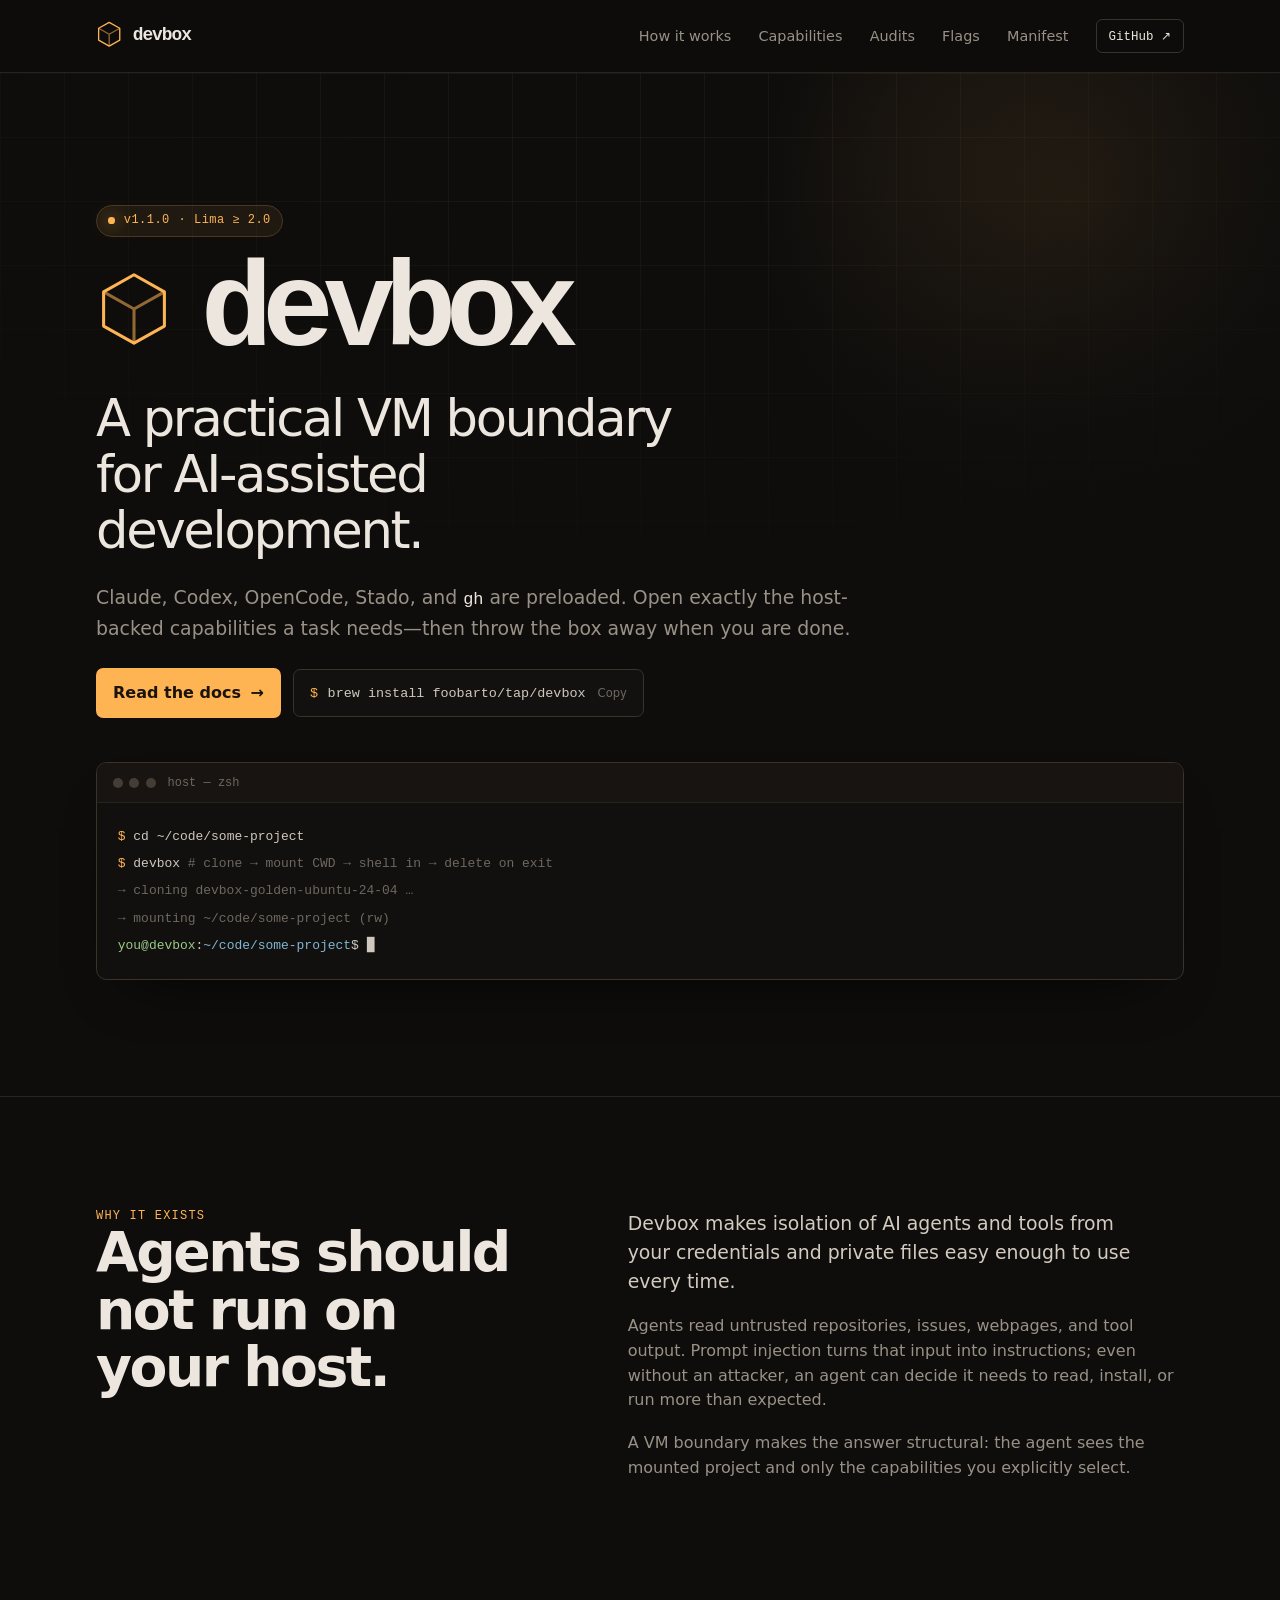
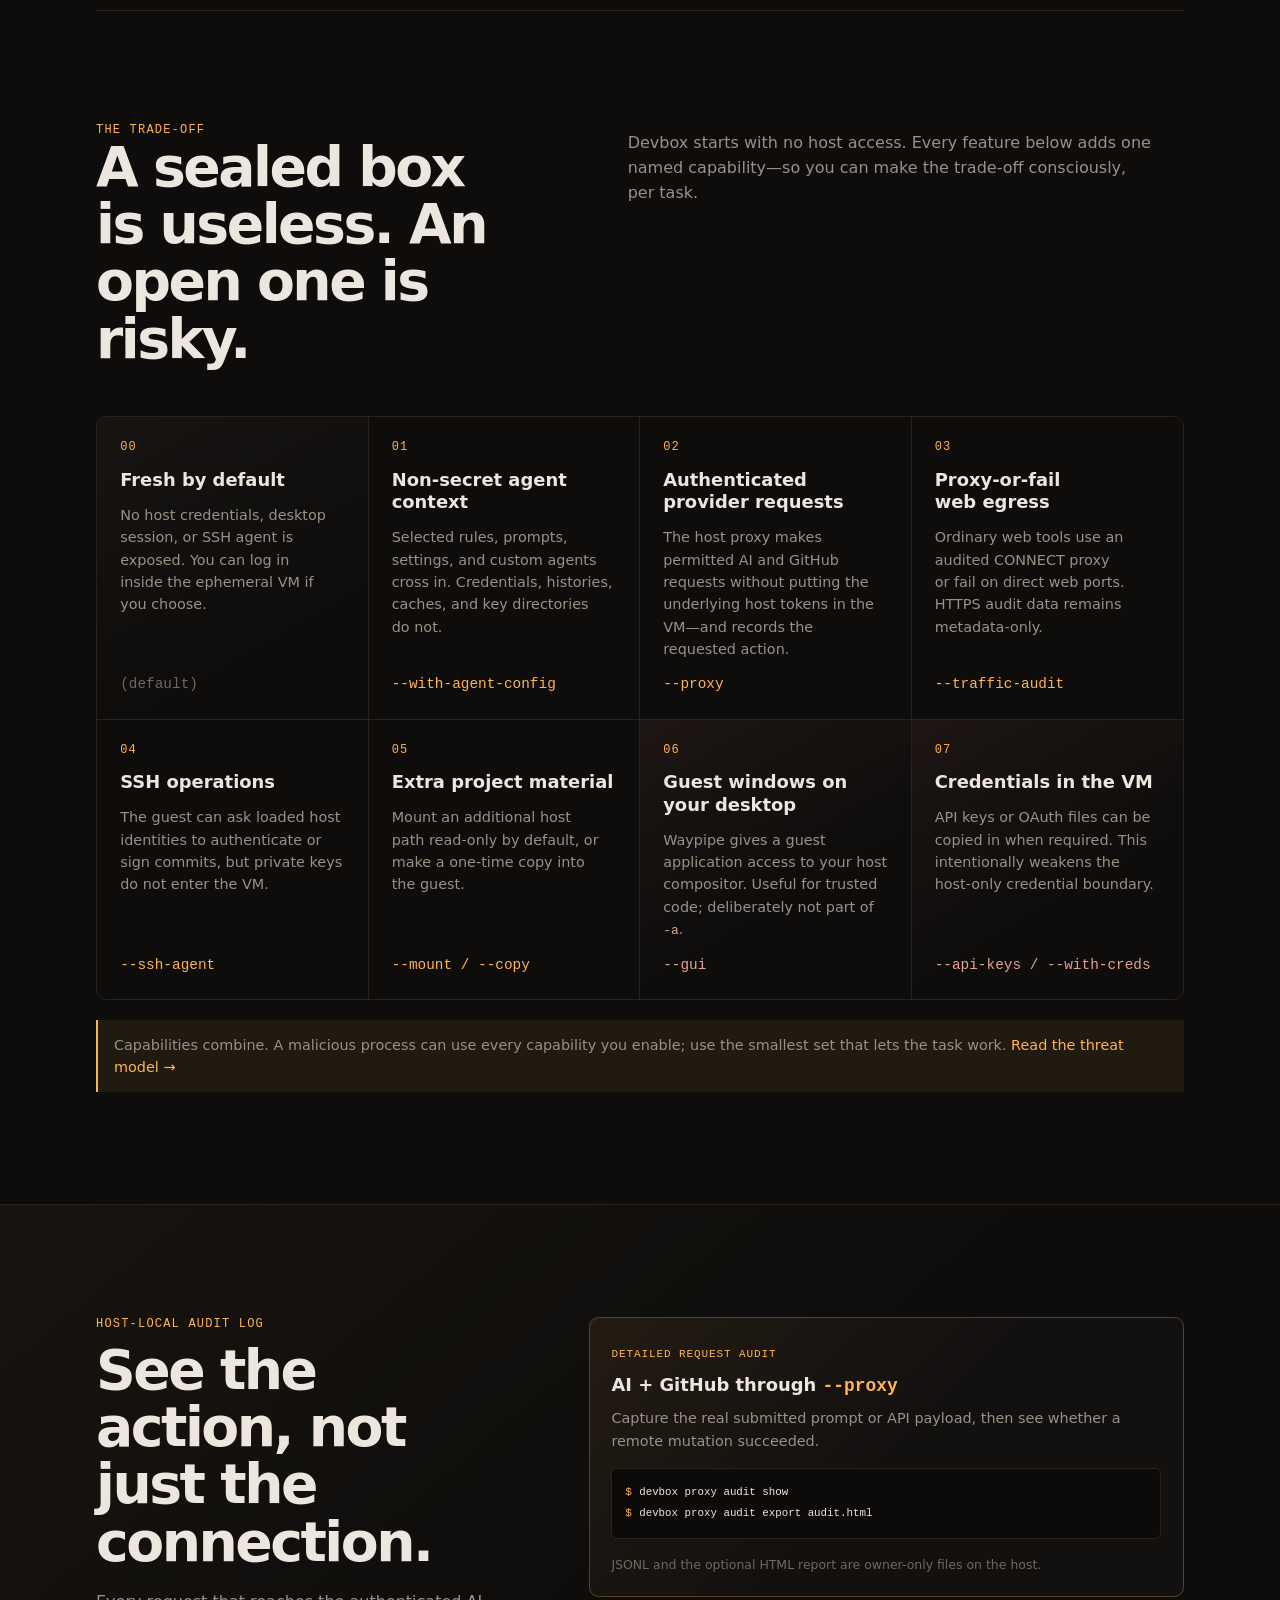
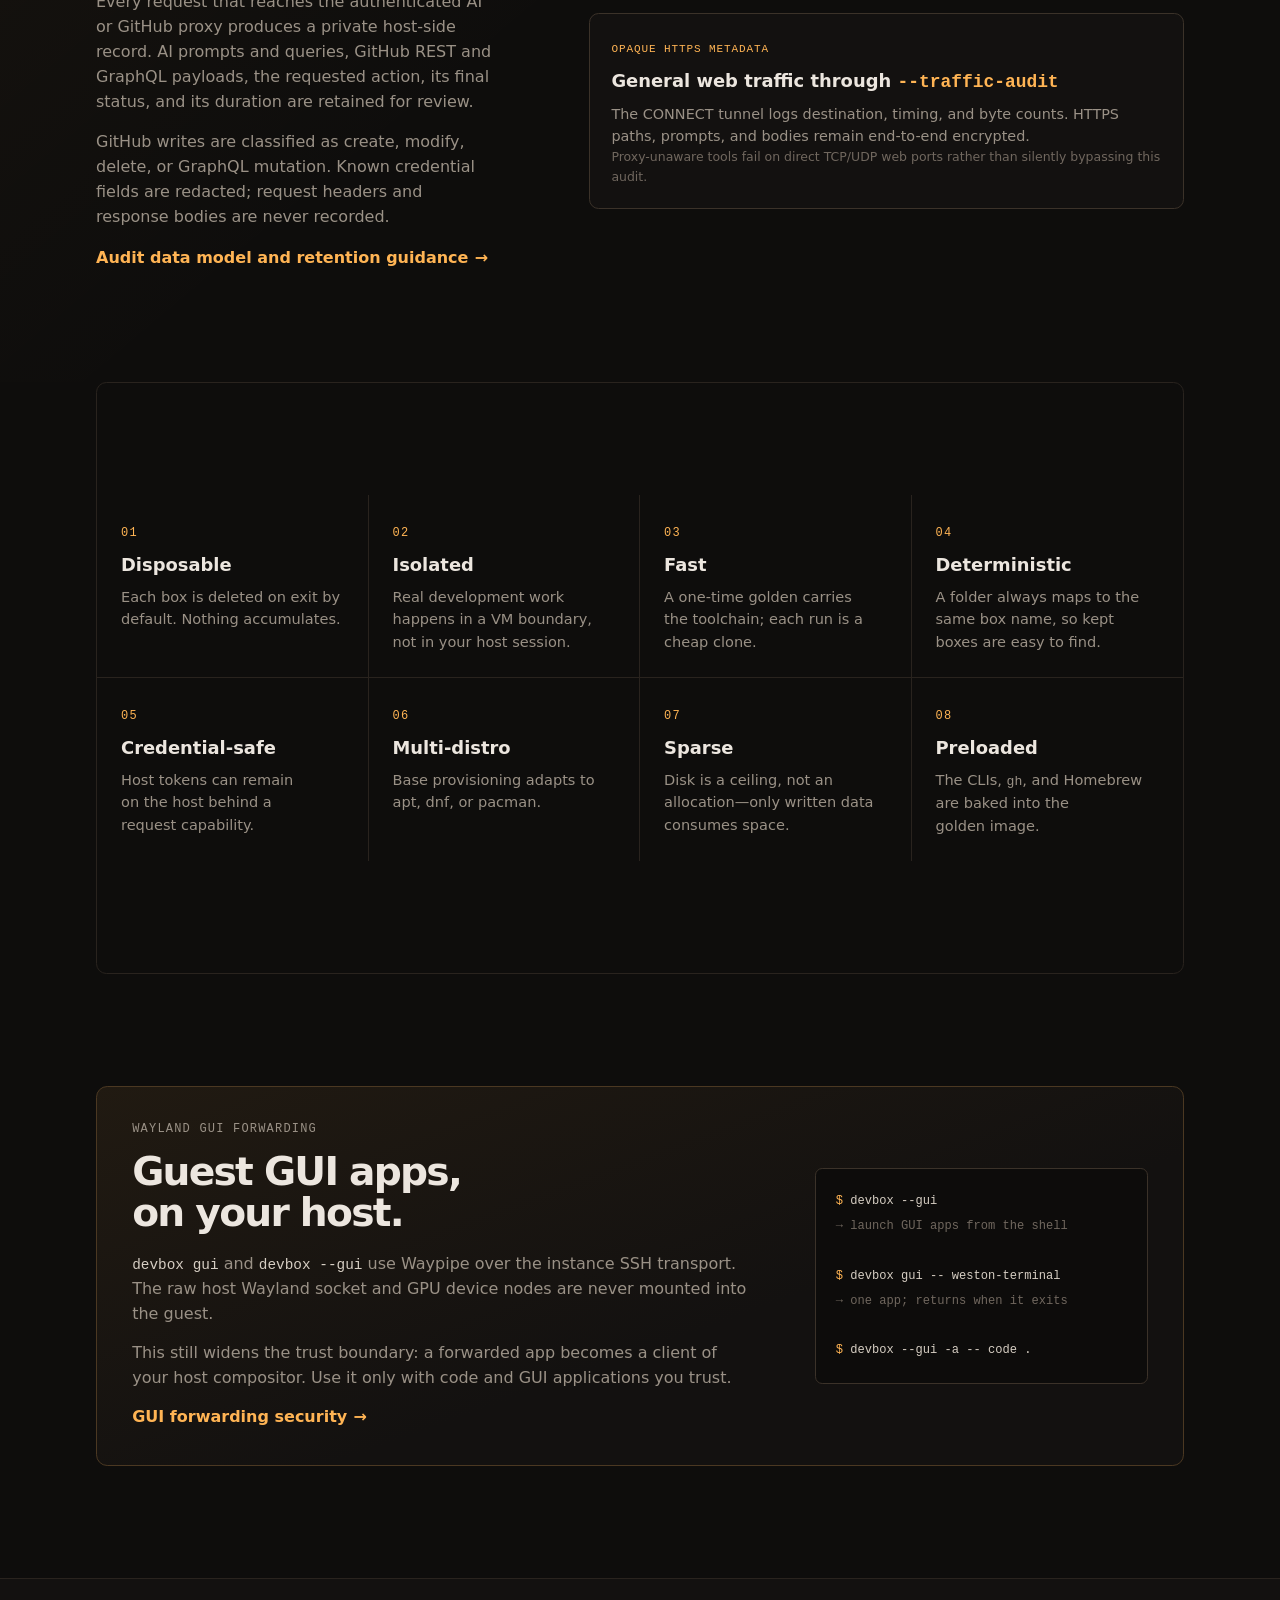
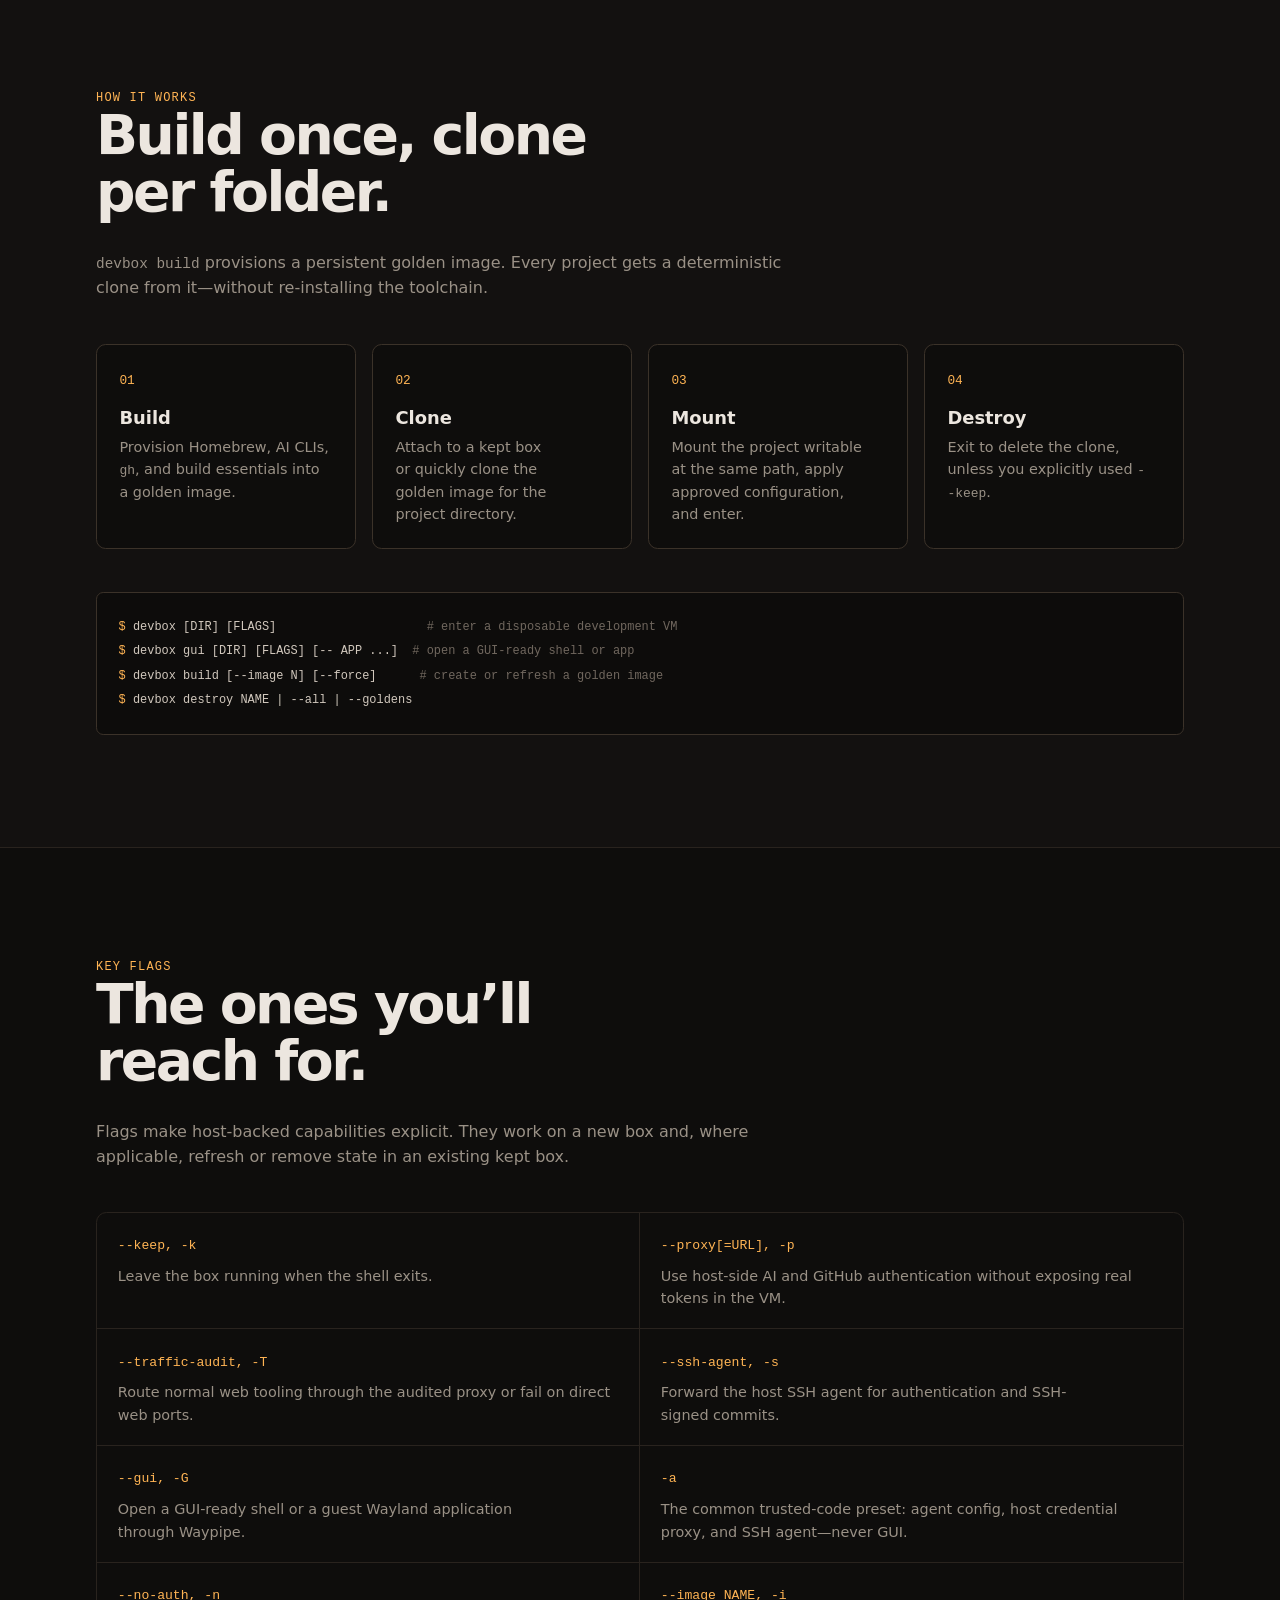
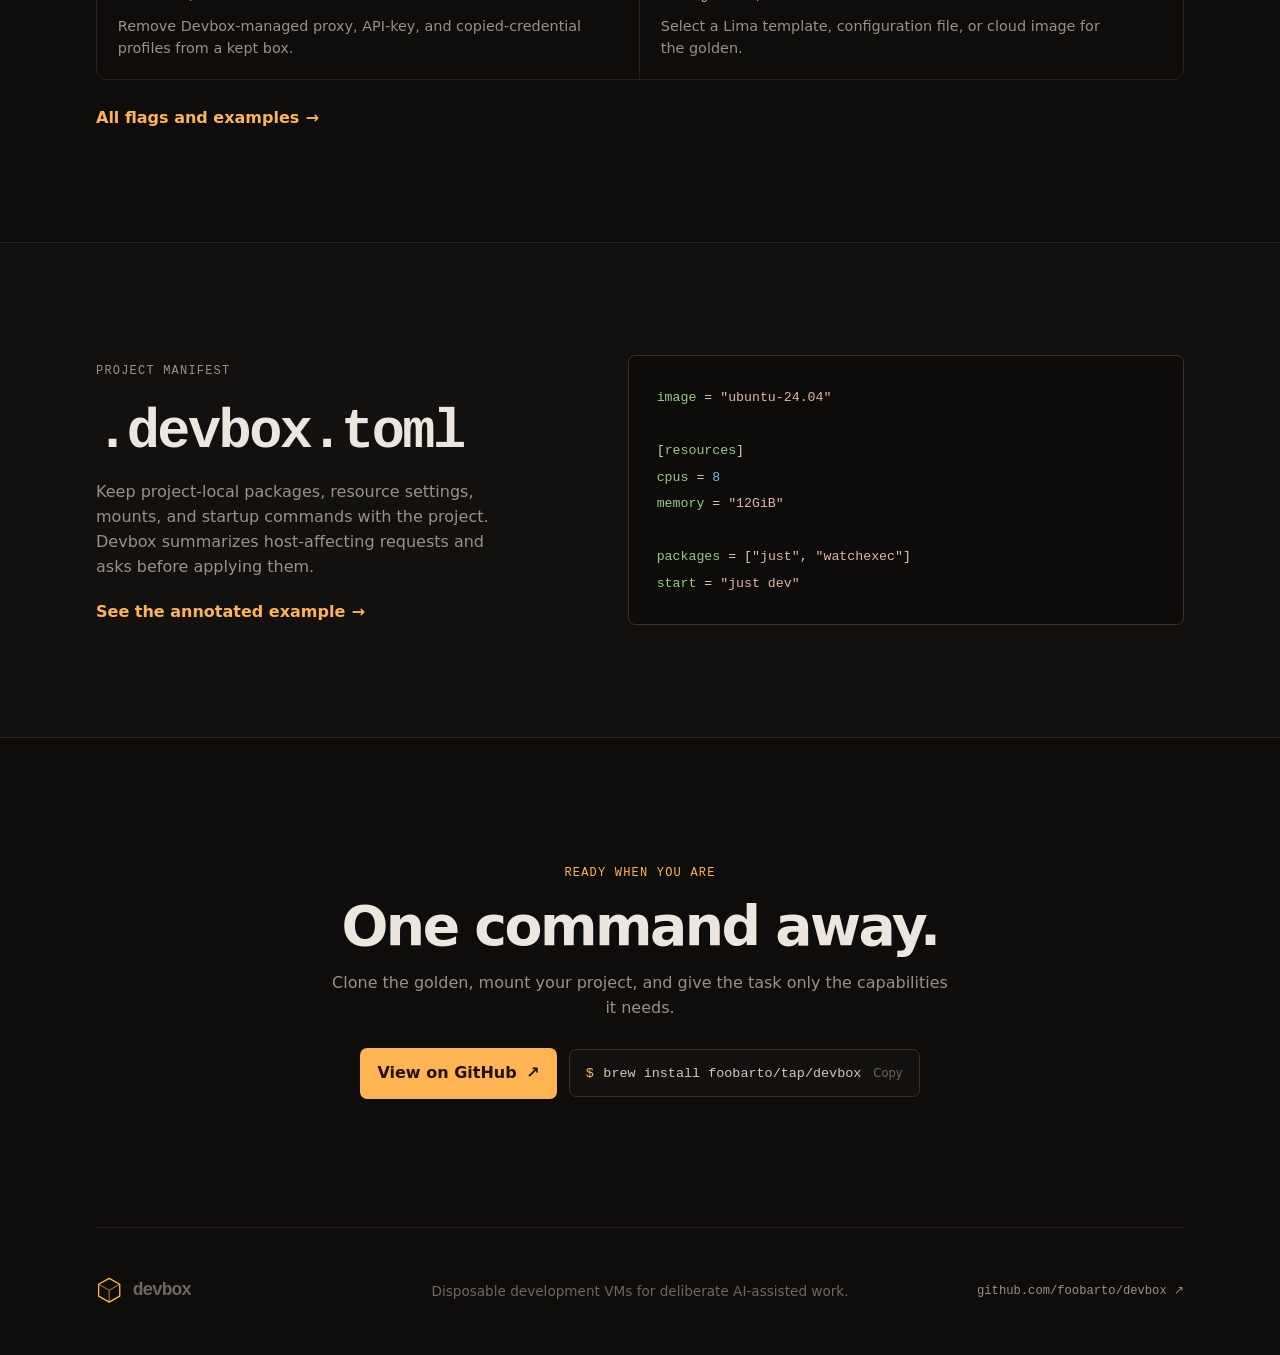
==== commit 8a4bd6aa: "ci(site): sync Pages version from VERSION" ====
--- a/website/index.html
+++ b/website/index.html
@@ -43,7 +43,7 @@
       <section id="top" class="hero section-grid">
         <div class="hero-glow" aria-hidden="true"></div>
         <div class="shell hero-copy">
-          <p class="eyebrow"><span class="status-dot" aria-hidden="true"></span> v1.1.0 · Lima ≥ 2.0</p>
+          <p class="eyebrow"><span class="status-dot" aria-hidden="true"></span> <span data-current-version>v1.1.0</span> · Lima ≥ 2.0</p>
           <div class="hero-title">
             <svg class="hero-mark" viewBox="0 0 60 66" aria-hidden="true">
               <path d="M30 3 54 16.5v27L30 57 6 43.5v-27L30 3Z"></path>
